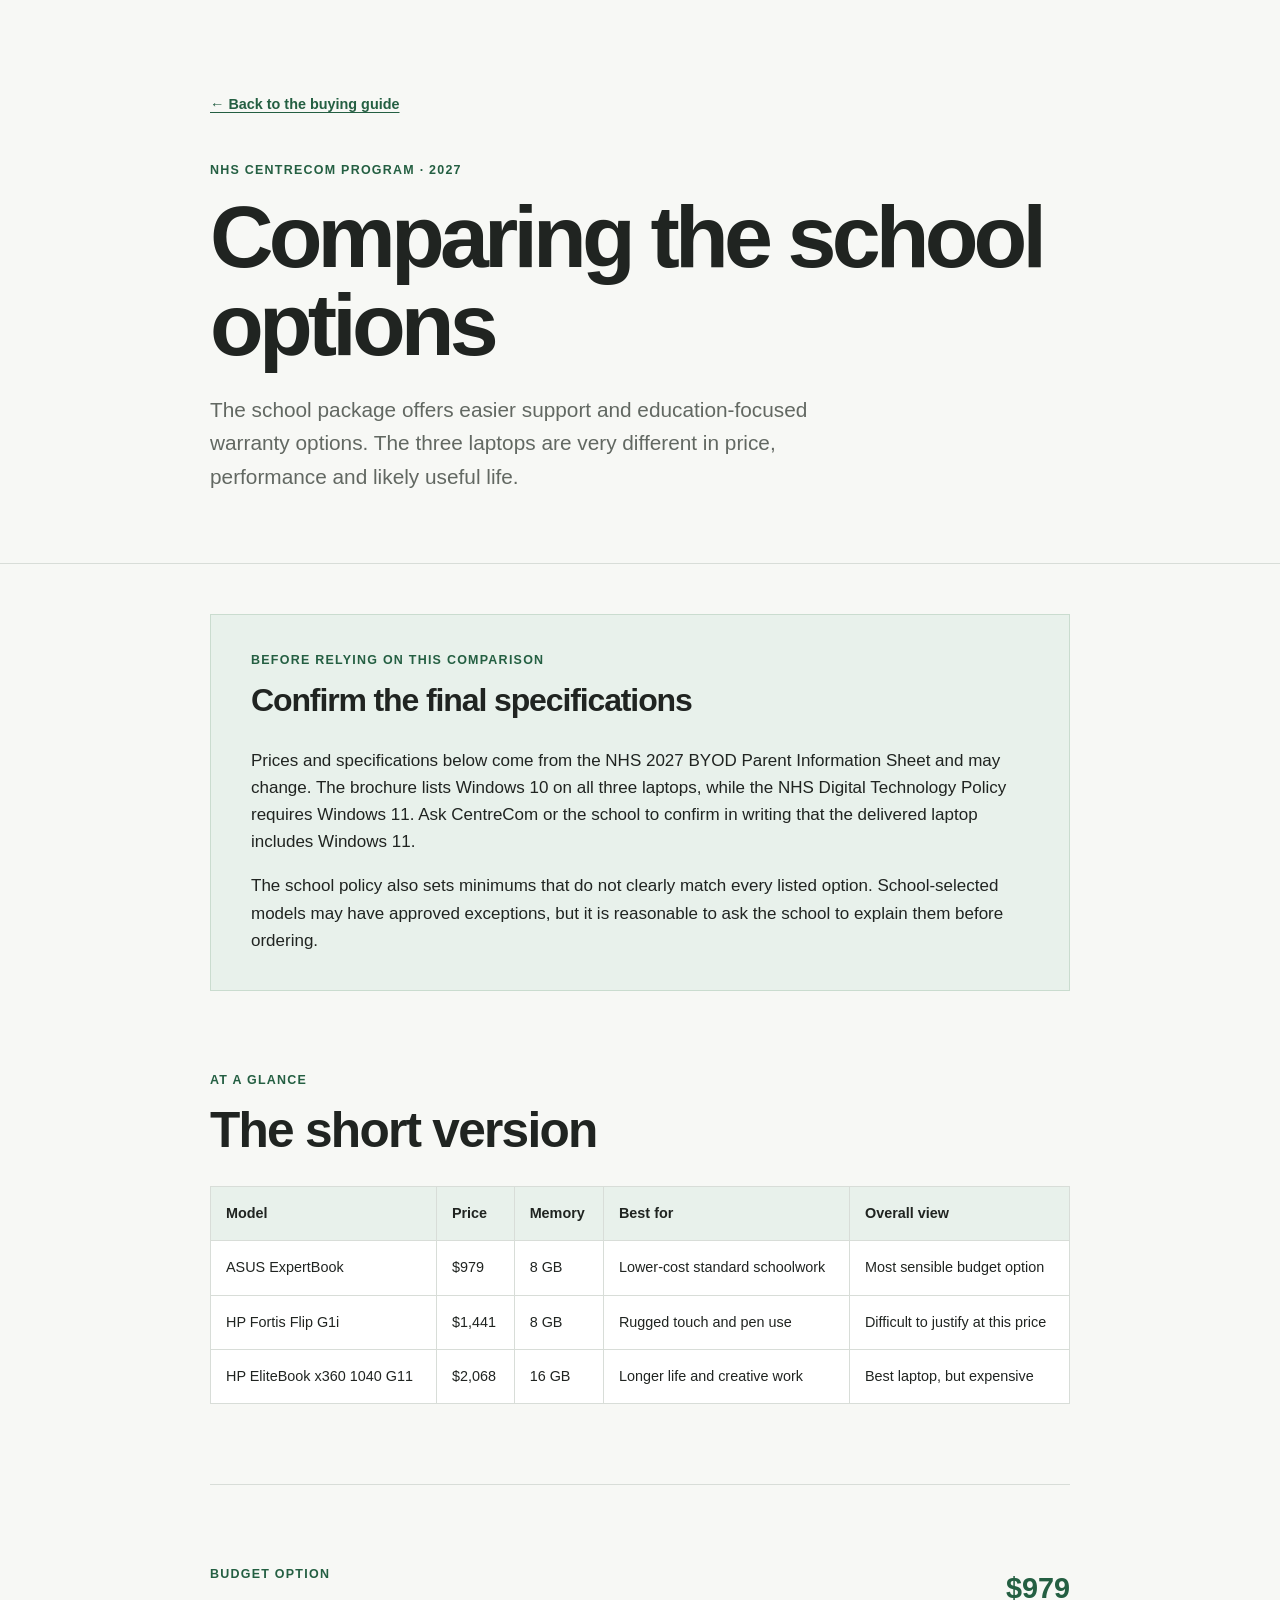
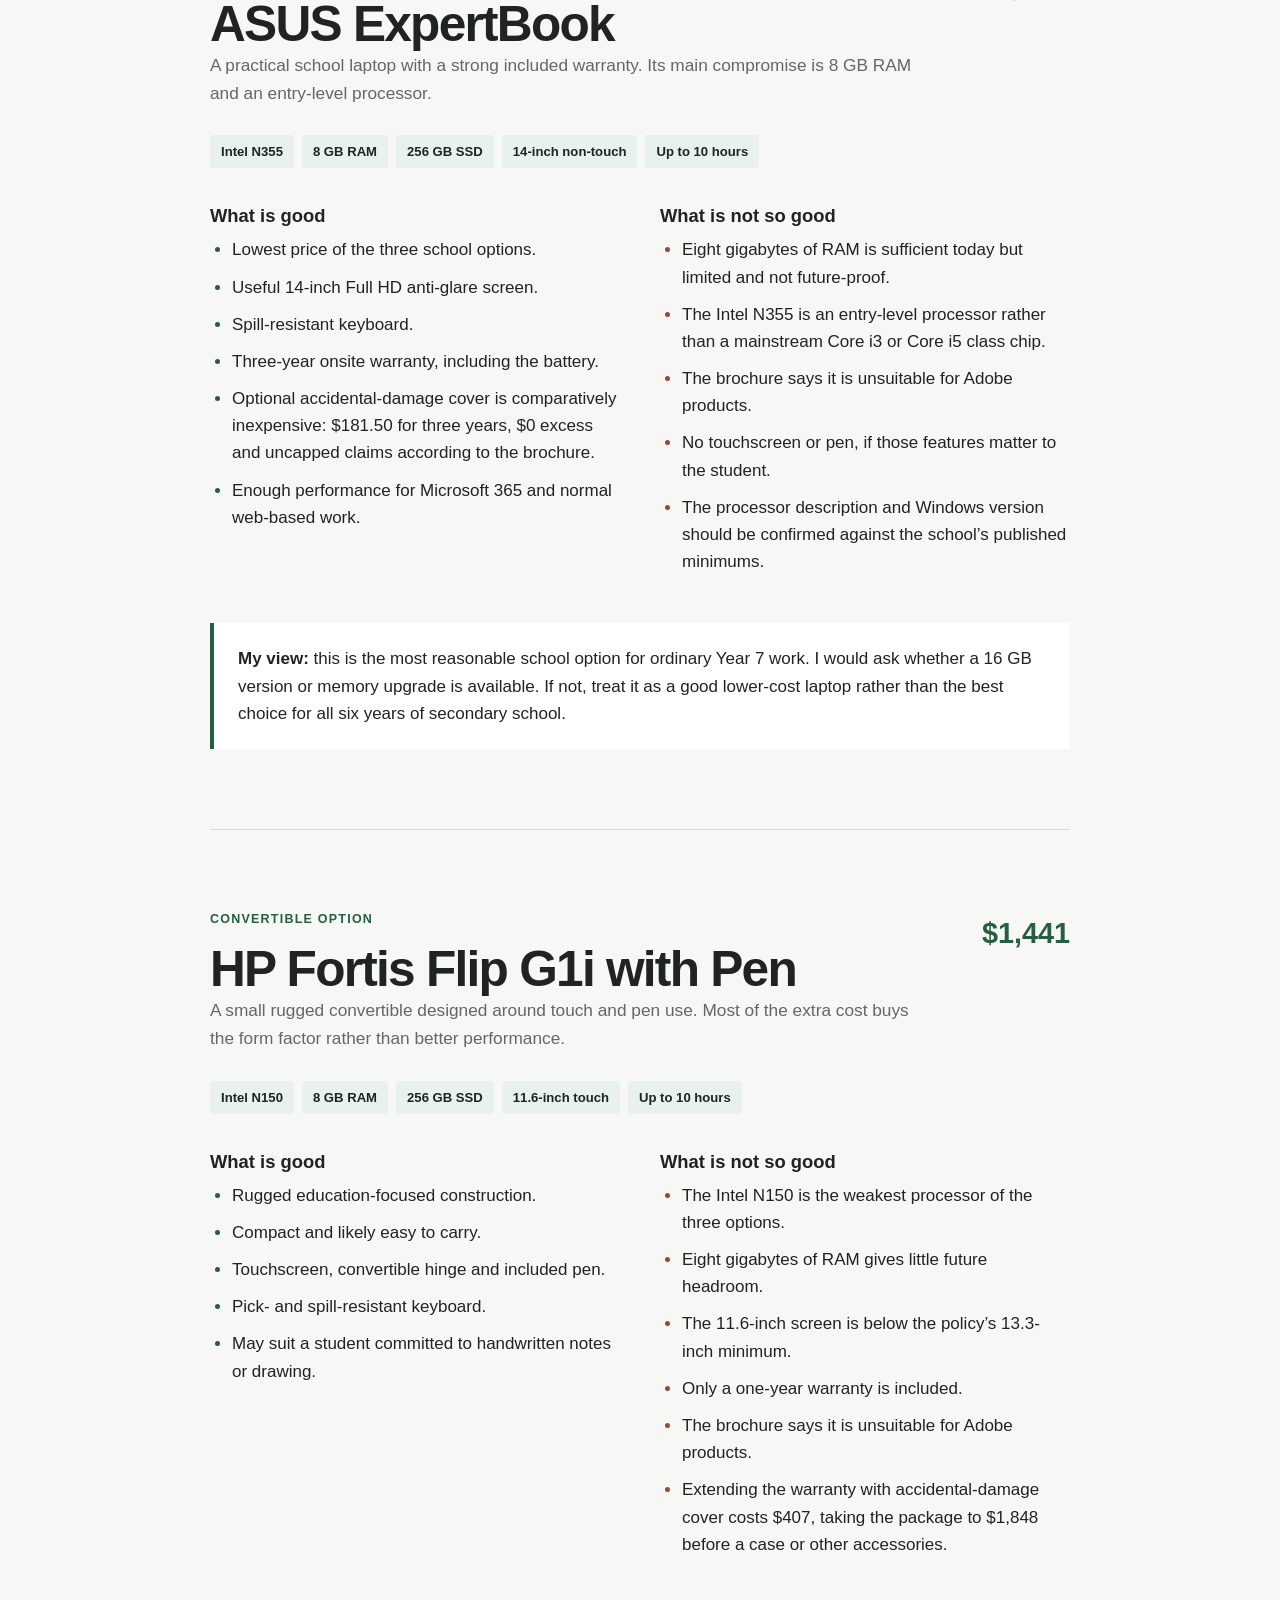
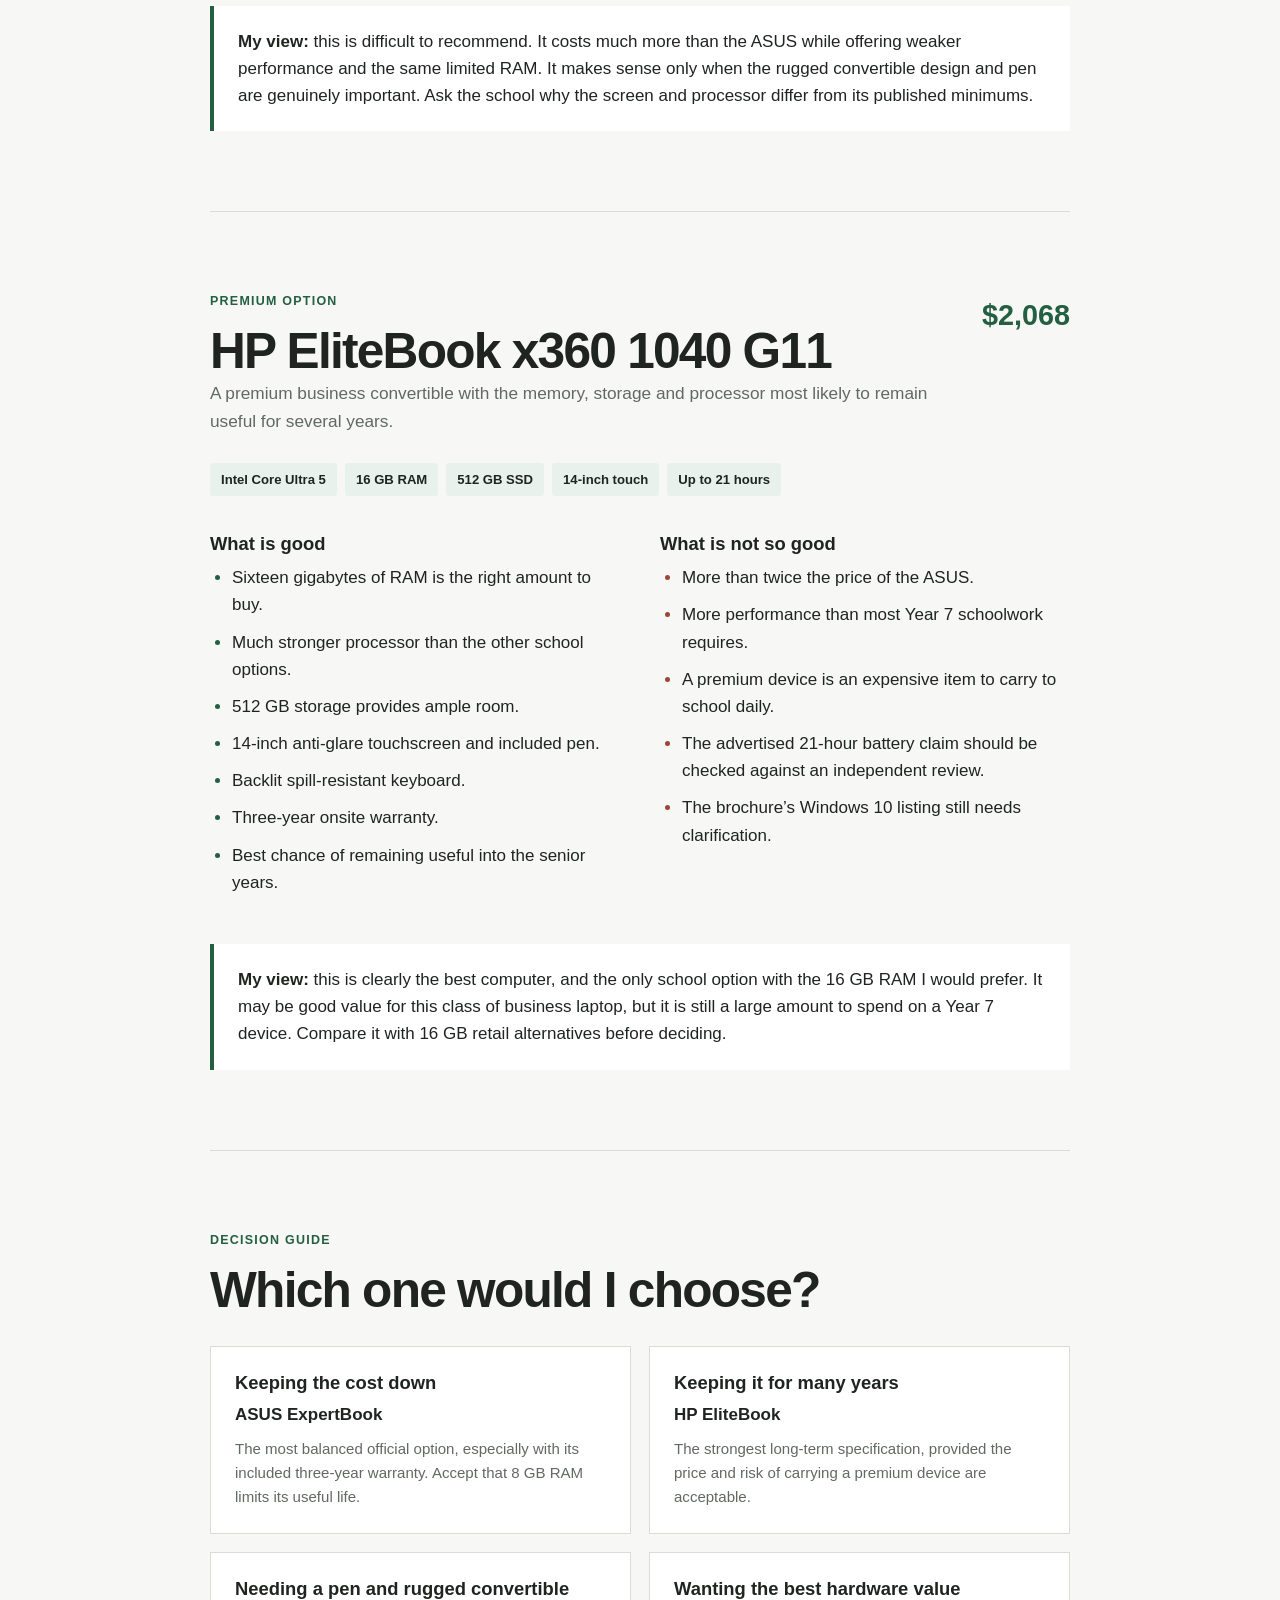
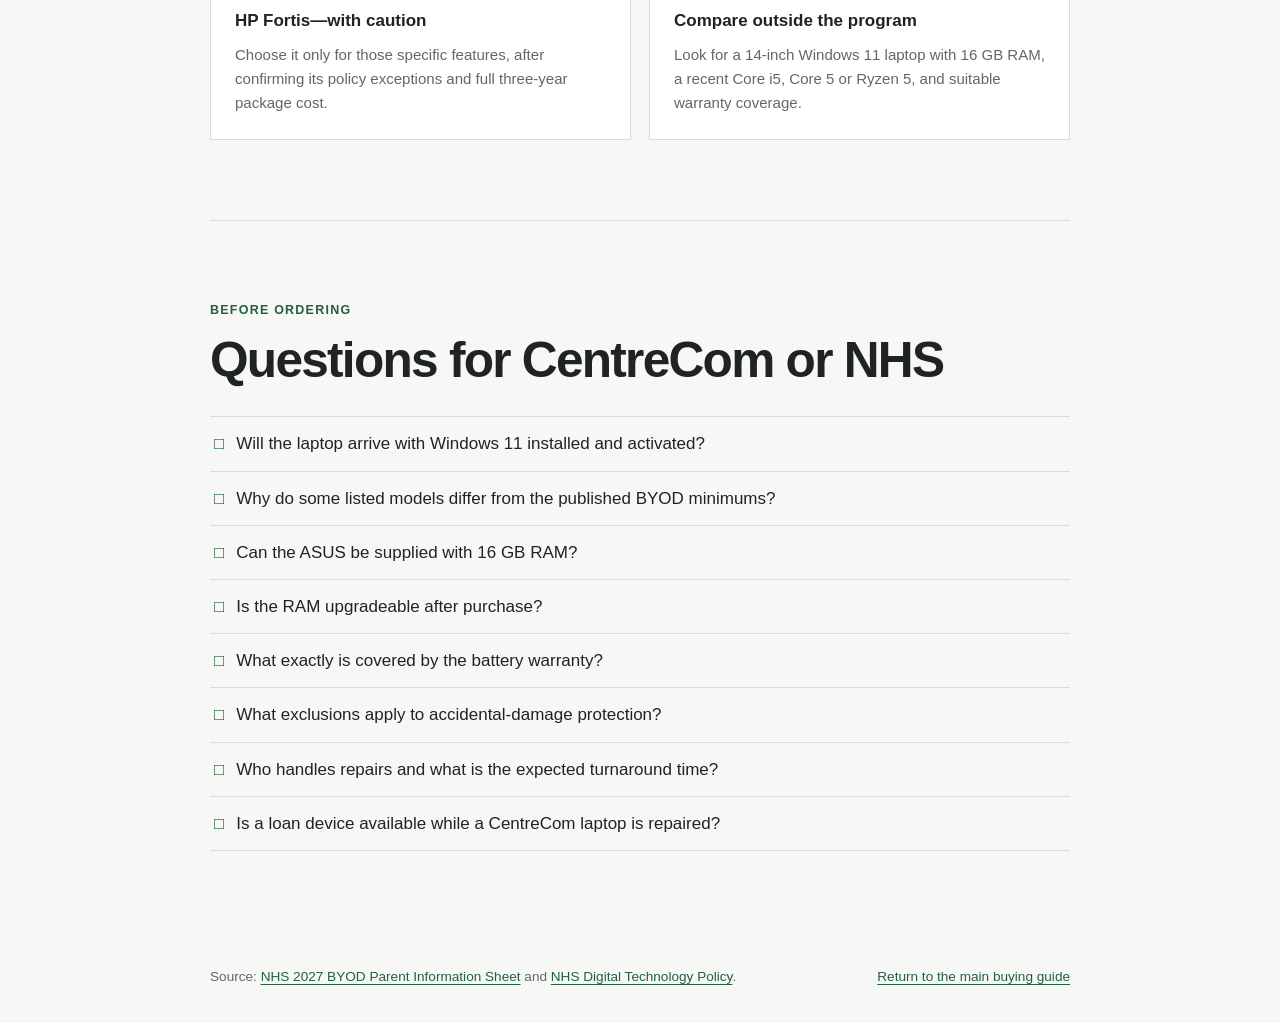
==== centrecom-options.html @ 1f081e6b "Add CentreCom option comparison" ====
<!doctype html>
<html lang="en-AU">
  <head>
    <meta charset="UTF-8" />
    <meta name="viewport" content="width=device-width, initial-scale=1.0" />
    <meta
      name="description"
      content="An independent comparison of Northcote High School's 2027 CentreCom laptop options."
    />
    <title>CentreCom Options | Year 7 Laptop Buying Guide</title>
    <link rel="stylesheet" href="styles.css" />
  </head>
  <body>
    <header>
      <div class="wrap">
        <a class="back-link" href="index.html">← Back to the buying guide</a>
        <p class="label">NHS CentreCom program · 2027</p>
        <h1>Comparing the school options</h1>
        <p class="lead">
          The school package offers easier support and education-focused warranty
          options. The three laptops are very different in price, performance and
          likely useful life.
        </p>
      </div>
    </header>

    <main class="wrap">
      <section class="disclaimer" aria-labelledby="comparison-disclaimer">
        <p class="label">Before relying on this comparison</p>
        <h2 id="comparison-disclaimer">Confirm the final specifications</h2>
        <p>
          Prices and specifications below come from the NHS 2027 BYOD Parent
          Information Sheet and may change. The brochure lists Windows 10 on all
          three laptops, while the NHS Digital Technology Policy requires Windows
          11. Ask CentreCom or the school to confirm in writing that the delivered
          laptop includes Windows 11.
        </p>
        <p>
          The school policy also sets minimums that do not clearly match every
          listed option. School-selected models may have approved exceptions, but
          it is reasonable to ask the school to explain them before ordering.
        </p>
      </section>

      <section aria-labelledby="summary-title">
        <p class="label">At a glance</p>
        <h2 id="summary-title">The short version</h2>
        <div class="table-wrap">
          <table>
            <thead>
              <tr>
                <th>Model</th>
                <th>Price</th>
                <th>Memory</th>
                <th>Best for</th>
                <th>Overall view</th>
              </tr>
            </thead>
            <tbody>
              <tr>
                <td>ASUS ExpertBook</td>
                <td>$979</td>
                <td>8 GB</td>
                <td>Lower-cost standard schoolwork</td>
                <td>Most sensible budget option</td>
              </tr>
              <tr>
                <td>HP Fortis Flip G1i</td>
                <td>$1,441</td>
                <td>8 GB</td>
                <td>Rugged touch and pen use</td>
                <td>Difficult to justify at this price</td>
              </tr>
              <tr>
                <td>HP EliteBook x360 1040 G11</td>
                <td>$2,068</td>
                <td>16 GB</td>
                <td>Longer life and creative work</td>
                <td>Best laptop, but expensive</td>
              </tr>
            </tbody>
          </table>
        </div>
      </section>

      <section class="option" aria-labelledby="asus-title">
        <div class="option-heading">
          <div>
            <p class="label">Budget option</p>
            <h2 id="asus-title">ASUS ExpertBook</h2>
          </div>
          <p class="price">$979</p>
        </div>

        <p class="option-summary">
          A practical school laptop with a strong included warranty. Its main
          compromise is 8 GB RAM and an entry-level processor.
        </p>

        <div class="spec-strip">
          <span>Intel N355</span>
          <span>8 GB RAM</span>
          <span>256 GB SSD</span>
          <span>14-inch non-touch</span>
          <span>Up to 10 hours</span>
        </div>

        <div class="pros-cons">
          <div>
            <h3>What is good</h3>
            <ul class="good-list">
              <li>Lowest price of the three school options.</li>
              <li>Useful 14-inch Full HD anti-glare screen.</li>
              <li>Spill-resistant keyboard.</li>
              <li>Three-year onsite warranty, including the battery.</li>
              <li>
                Optional accidental-damage cover is comparatively inexpensive:
                $181.50 for three years, $0 excess and uncapped claims according
                to the brochure.
              </li>
              <li>Enough performance for Microsoft 365 and normal web-based work.</li>
            </ul>
          </div>
          <div>
            <h3>What is not so good</h3>
            <ul class="bad-list">
              <li>
                Eight gigabytes of RAM is sufficient today but limited and not
                future-proof.
              </li>
              <li>
                The Intel N355 is an entry-level processor rather than a mainstream
                Core i3 or Core i5 class chip.
              </li>
              <li>The brochure says it is unsuitable for Adobe products.</li>
              <li>No touchscreen or pen, if those features matter to the student.</li>
              <li>
                The processor description and Windows version should be confirmed
                against the school’s published minimums.
              </li>
            </ul>
          </div>
        </div>

        <p class="verdict">
          <strong>My view:</strong> this is the most reasonable school option for
          ordinary Year 7 work. I would ask whether a 16 GB version or memory
          upgrade is available. If not, treat it as a good lower-cost laptop rather
          than the best choice for all six years of secondary school.
        </p>
      </section>

      <section class="option" aria-labelledby="fortis-title">
        <div class="option-heading">
          <div>
            <p class="label">Convertible option</p>
            <h2 id="fortis-title">HP Fortis Flip G1i with Pen</h2>
          </div>
          <p class="price">$1,441</p>
        </div>

        <p class="option-summary">
          A small rugged convertible designed around touch and pen use. Most of the
          extra cost buys the form factor rather than better performance.
        </p>

        <div class="spec-strip">
          <span>Intel N150</span>
          <span>8 GB RAM</span>
          <span>256 GB SSD</span>
          <span>11.6-inch touch</span>
          <span>Up to 10 hours</span>
        </div>

        <div class="pros-cons">
          <div>
            <h3>What is good</h3>
            <ul class="good-list">
              <li>Rugged education-focused construction.</li>
              <li>Compact and likely easy to carry.</li>
              <li>Touchscreen, convertible hinge and included pen.</li>
              <li>Pick- and spill-resistant keyboard.</li>
              <li>May suit a student committed to handwritten notes or drawing.</li>
            </ul>
          </div>
          <div>
            <h3>What is not so good</h3>
            <ul class="bad-list">
              <li>The Intel N150 is the weakest processor of the three options.</li>
              <li>Eight gigabytes of RAM gives little future headroom.</li>
              <li>The 11.6-inch screen is below the policy’s 13.3-inch minimum.</li>
              <li>Only a one-year warranty is included.</li>
              <li>The brochure says it is unsuitable for Adobe products.</li>
              <li>
                Extending the warranty with accidental-damage cover costs $407,
                taking the package to $1,848 before a case or other accessories.
              </li>
            </ul>
          </div>
        </div>

        <p class="verdict">
          <strong>My view:</strong> this is difficult to recommend. It costs much
          more than the ASUS while offering weaker performance and the same limited
          RAM. It makes sense only when the rugged convertible design and pen are
          genuinely important. Ask the school why the screen and processor differ
          from its published minimums.
        </p>
      </section>

      <section class="option" aria-labelledby="elitebook-title">
        <div class="option-heading">
          <div>
            <p class="label">Premium option</p>
            <h2 id="elitebook-title">HP EliteBook x360 1040 G11</h2>
          </div>
          <p class="price">$2,068</p>
        </div>

        <p class="option-summary">
          A premium business convertible with the memory, storage and processor
          most likely to remain useful for several years.
        </p>

        <div class="spec-strip">
          <span>Intel Core Ultra 5</span>
          <span>16 GB RAM</span>
          <span>512 GB SSD</span>
          <span>14-inch touch</span>
          <span>Up to 21 hours</span>
        </div>

        <div class="pros-cons">
          <div>
            <h3>What is good</h3>
            <ul class="good-list">
              <li>Sixteen gigabytes of RAM is the right amount to buy.</li>
              <li>Much stronger processor than the other school options.</li>
              <li>512 GB storage provides ample room.</li>
              <li>14-inch anti-glare touchscreen and included pen.</li>
              <li>Backlit spill-resistant keyboard.</li>
              <li>Three-year onsite warranty.</li>
              <li>Best chance of remaining useful into the senior years.</li>
            </ul>
          </div>
          <div>
            <h3>What is not so good</h3>
            <ul class="bad-list">
              <li>More than twice the price of the ASUS.</li>
              <li>More performance than most Year 7 schoolwork requires.</li>
              <li>A premium device is an expensive item to carry to school daily.</li>
              <li>
                The advertised 21-hour battery claim should be checked against an
                independent review.
              </li>
              <li>The brochure’s Windows 10 listing still needs clarification.</li>
            </ul>
          </div>
        </div>

        <p class="verdict">
          <strong>My view:</strong> this is clearly the best computer, and the only
          school option with the 16 GB RAM I would prefer. It may be good value for
          this class of business laptop, but it is still a large amount to spend on
          a Year 7 device. Compare it with 16 GB retail alternatives before deciding.
        </p>
      </section>

      <section aria-labelledby="decision-title">
        <p class="label">Decision guide</p>
        <h2 id="decision-title">Which one would I choose?</h2>
        <div class="recommendations decision-grid">
          <article>
            <h3>Keeping the cost down</h3>
            <strong>ASUS ExpertBook</strong>
            <p>
              The most balanced official option, especially with its included
              three-year warranty. Accept that 8 GB RAM limits its useful life.
            </p>
          </article>
          <article>
            <h3>Keeping it for many years</h3>
            <strong>HP EliteBook</strong>
            <p>
              The strongest long-term specification, provided the price and risk of
              carrying a premium device are acceptable.
            </p>
          </article>
          <article>
            <h3>Needing a pen and rugged convertible</h3>
            <strong>HP Fortis—with caution</strong>
            <p>
              Choose it only for those specific features, after confirming its
              policy exceptions and full three-year package cost.
            </p>
          </article>
          <article>
            <h3>Wanting the best hardware value</h3>
            <strong>Compare outside the program</strong>
            <p>
              Look for a 14-inch Windows 11 laptop with 16 GB RAM, a recent Core i5,
              Core 5 or Ryzen 5, and suitable warranty coverage.
            </p>
          </article>
        </div>
      </section>

      <section class="checklist" aria-labelledby="questions-title">
        <p class="label">Before ordering</p>
        <h2 id="questions-title">Questions for CentreCom or NHS</h2>
        <ul>
          <li>Will the laptop arrive with Windows 11 installed and activated?</li>
          <li>Why do some listed models differ from the published BYOD minimums?</li>
          <li>Can the ASUS be supplied with 16 GB RAM?</li>
          <li>Is the RAM upgradeable after purchase?</li>
          <li>What exactly is covered by the battery warranty?</li>
          <li>What exclusions apply to accidental-damage protection?</li>
          <li>Who handles repairs and what is the expected turnaround time?</li>
          <li>Is a loan device available while a CentreCom laptop is repaired?</li>
        </ul>
      </section>
    </main>

    <footer>
      <div class="wrap footer-links">
        <p>
          Source:
          <a
            href="https://www.nhs.vic.edu.au/wp-content/uploads/2025/11/Northcote-High-BYOD-Parent-Information-Sheet-2027.pdf"
            target="_blank"
            rel="noreferrer"
            >NHS 2027 BYOD Parent Information Sheet</a
          >
          and
          <a
            href="https://www.nhs.vic.edu.au/wp-content/uploads/2025/10/DIGITAL-LEARNING-POLICY-OCTOBER-2025-FINAL.pdf"
            target="_blank"
            rel="noreferrer"
            >NHS Digital Technology Policy</a
          >.
        </p>
        <p><a href="index.html">Return to the main buying guide</a></p>
      </div>
    </footer>
  </body>
</html>
---- styles.css ----
:root {
  --text: #202421;
  --muted: #626862;
  --line: #d8ddd8;
  --background: #f7f8f5;
  --surface: #ffffff;
  --accent: #245f42;
  --accent-light: #e8f1eb;
}

* {
  box-sizing: border-box;
}

html {
  scroll-behavior: smooth;
}

body {
  margin: 0;
  color: var(--text);
  background: var(--background);
  font-family:
    -apple-system, BlinkMacSystemFont, "Segoe UI", sans-serif;
  font-size: 17px;
  line-height: 1.6;
}

.wrap {
  width: min(860px, calc(100% - 40px));
  margin-inline: auto;
}

header {
  padding-block: 90px 70px;
  border-bottom: 1px solid var(--line);
}

h1,
h2,
h3,
p {
  margin-top: 0;
}

h1 {
  margin-bottom: 24px;
  font-size: clamp(3rem, 8vw, 5.5rem);
  line-height: 1;
  letter-spacing: -0.055em;
}

h2 {
  max-width: 760px;
  margin-bottom: 28px;
  font-size: clamp(2rem, 5vw, 3.1rem);
  line-height: 1.12;
  letter-spacing: -0.035em;
}

h3 {
  margin-bottom: 8px;
  font-size: 1.15rem;
  line-height: 1.3;
}

a {
  color: var(--accent);
  text-underline-offset: 3px;
}

.label {
  margin-bottom: 12px;
  color: var(--accent);
  font-size: 0.78rem;
  font-weight: 700;
  letter-spacing: 0.1em;
  text-transform: uppercase;
}

.lead {
  max-width: 680px;
  margin-bottom: 0;
  color: var(--muted);
  font-size: 1.3rem;
}

main > section {
  padding-block: 80px;
  border-bottom: 1px solid var(--line);
}

.section-intro {
  max-width: 720px;
  margin-bottom: 42px;
  color: var(--muted);
  font-size: 1.08rem;
}

.disclaimer {
  margin-block: 50px 0;
  padding: 36px 40px;
  background: var(--accent-light);
  border: 1px solid #cadccf;
}

main > .disclaimer {
  border-bottom: 1px solid #cadccf;
}

.disclaimer h2 {
  font-size: 2rem;
}

.disclaimer p:last-child {
  margin-bottom: 0;
}

.factor-list {
  border-top: 1px solid var(--line);
}

.factor {
  display: grid;
  grid-template-columns: 190px 1fr;
  gap: 40px;
  padding-block: 30px;
  border-bottom: 1px solid var(--line);
}

.factor h3,
.factor p:last-child {
  margin-bottom: 0;
}

.factor-tag {
  color: var(--accent);
  font-size: 0.8rem;
  font-weight: 600;
}

.factor > div:last-child p {
  color: var(--muted);
}

.recommendations {
  display: grid;
  grid-template-columns: 1fr 1fr;
  gap: 18px;
}

.recommendations article {
  padding: 24px;
  background: var(--surface);
  border: 1px solid var(--line);
}

.recommendations strong {
  display: block;
  margin-bottom: 10px;
  line-height: 1.4;
}

.recommendations p {
  margin-bottom: 0;
  color: var(--muted);
  font-size: 0.94rem;
}

.source-links {
  margin: 32px 0 0;
  color: var(--muted);
  font-size: 0.84rem;
}

.buying-steps {
  border-top: 1px solid var(--line);
}

.buying-steps article {
  display: grid;
  grid-template-columns: 40px 1fr;
  gap: 20px;
  padding-block: 24px;
  border-bottom: 1px solid var(--line);
}

.buying-steps article > span {
  display: grid;
  width: 32px;
  height: 32px;
  place-items: center;
  color: var(--surface);
  background: var(--accent);
  border-radius: 50%;
  font-size: 0.85rem;
  font-weight: 700;
}

.buying-steps p {
  margin-bottom: 0;
  color: var(--muted);
}

.subheading {
  margin-top: 55px;
  font-size: 1.5rem;
}

.small-note {
  color: var(--muted);
  font-size: 0.9rem;
}

.link-grid {
  display: grid;
  grid-template-columns: 1fr 1fr;
  gap: 14px;
}

.link-grid a {
  display: flex;
  flex-direction: column;
  padding: 20px;
  color: var(--text);
  background: var(--surface);
  border: 1px solid var(--line);
  text-decoration: none;
}

.link-grid a:hover {
  border-color: var(--accent);
}

.link-grid strong {
  color: var(--accent);
}

.link-grid span {
  margin-top: 5px;
  color: var(--muted);
  font-size: 0.88rem;
}

.checklist {
  border-bottom: 0;
}

.checklist ul {
  margin: 0;
  padding: 0;
  list-style: none;
  border-top: 1px solid var(--line);
}

.checklist li {
  padding: 13px 4px;
  border-bottom: 1px solid var(--line);
}

.checklist li::before {
  margin-right: 12px;
  color: var(--accent);
  font-weight: 700;
  content: "□";
}

footer {
  padding-block: 35px;
  color: var(--muted);
  font-size: 0.85rem;
}

footer p {
  margin: 0;
}

.back-link {
  display: inline-block;
  margin-bottom: 45px;
  font-size: 0.9rem;
  font-weight: 600;
}

.table-wrap {
  overflow-x: auto;
}

table {
  width: 100%;
  border-collapse: collapse;
  background: var(--surface);
  font-size: 0.9rem;
}

th,
td {
  padding: 15px;
  border: 1px solid var(--line);
  text-align: left;
  vertical-align: top;
}

th {
  background: var(--accent-light);
}

.option-heading {
  display: flex;
  gap: 30px;
  align-items: flex-start;
  justify-content: space-between;
}

.option-heading h2 {
  margin-bottom: 0;
}

.price {
  margin: 0;
  color: var(--accent);
  font-size: 1.8rem;
  font-weight: 700;
  white-space: nowrap;
}

.option-summary {
  max-width: 720px;
  color: var(--muted);
  font-size: 1.08rem;
}

.spec-strip {
  display: flex;
  flex-wrap: wrap;
  gap: 8px;
  margin-block: 28px 36px;
}

.spec-strip span {
  padding: 6px 11px;
  background: var(--accent-light);
  border-radius: 3px;
  font-size: 0.82rem;
  font-weight: 600;
}

.pros-cons {
  display: grid;
  grid-template-columns: 1fr 1fr;
  gap: 40px;
}

.pros-cons ul {
  margin: 0;
  padding-left: 22px;
}

.pros-cons li {
  margin-bottom: 10px;
}

.good-list li::marker {
  color: var(--accent);
}

.bad-list li::marker {
  color: #9b4638;
}

.verdict {
  margin: 38px 0 0;
  padding: 22px 24px;
  background: var(--surface);
  border-left: 4px solid var(--accent);
}

.footer-links {
  display: flex;
  gap: 30px;
  justify-content: space-between;
}

@media (max-width: 680px) {
  body {
    font-size: 16px;
  }

  .wrap {
    width: min(100% - 28px, 860px);
  }

  header {
    padding-block: 60px 50px;
  }

  main > section {
    padding-block: 60px;
  }

  .disclaimer {
    margin-top: 30px;
    padding: 28px 22px;
  }

  .factor,
  .recommendations,
  .link-grid,
  .pros-cons {
    grid-template-columns: 1fr;
  }

  .factor {
    gap: 14px;
  }

  .option-heading,
  .footer-links {
    flex-direction: column;
  }

  .option-heading {
    gap: 15px;
  }
}
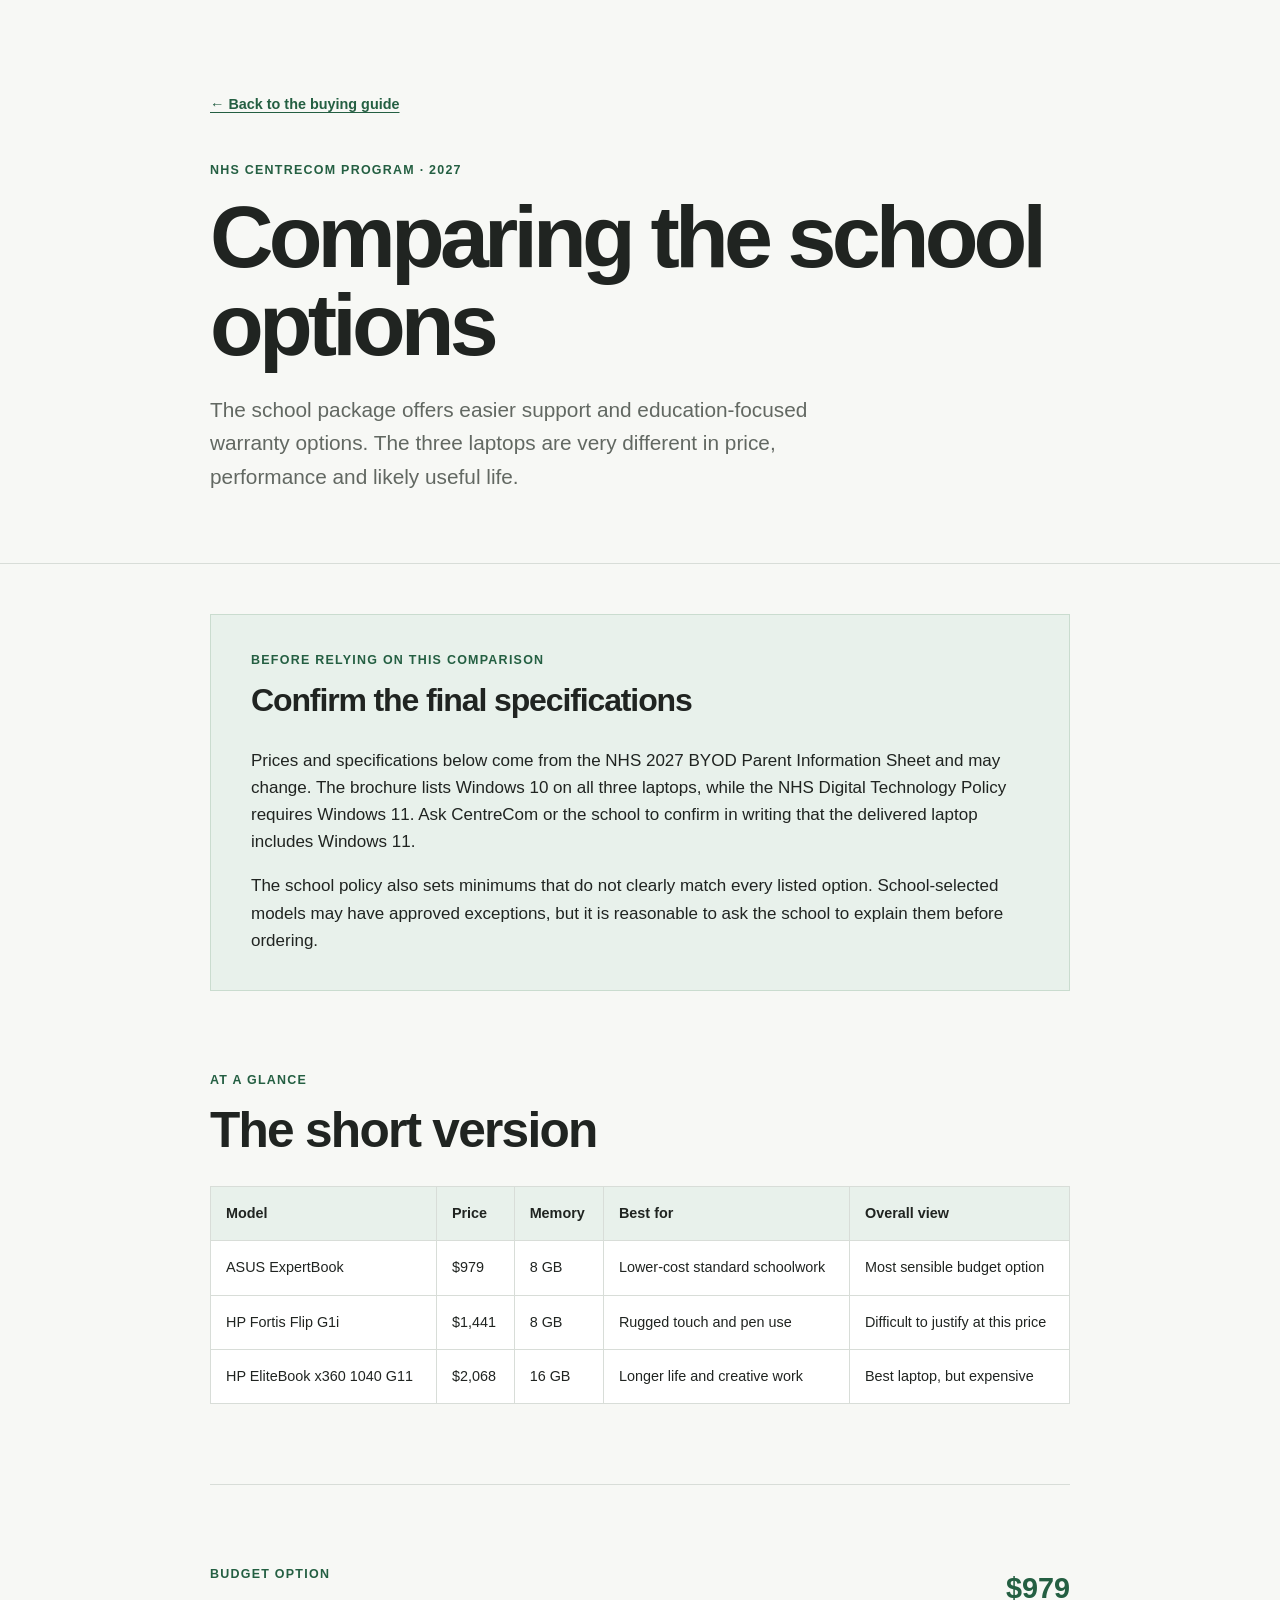
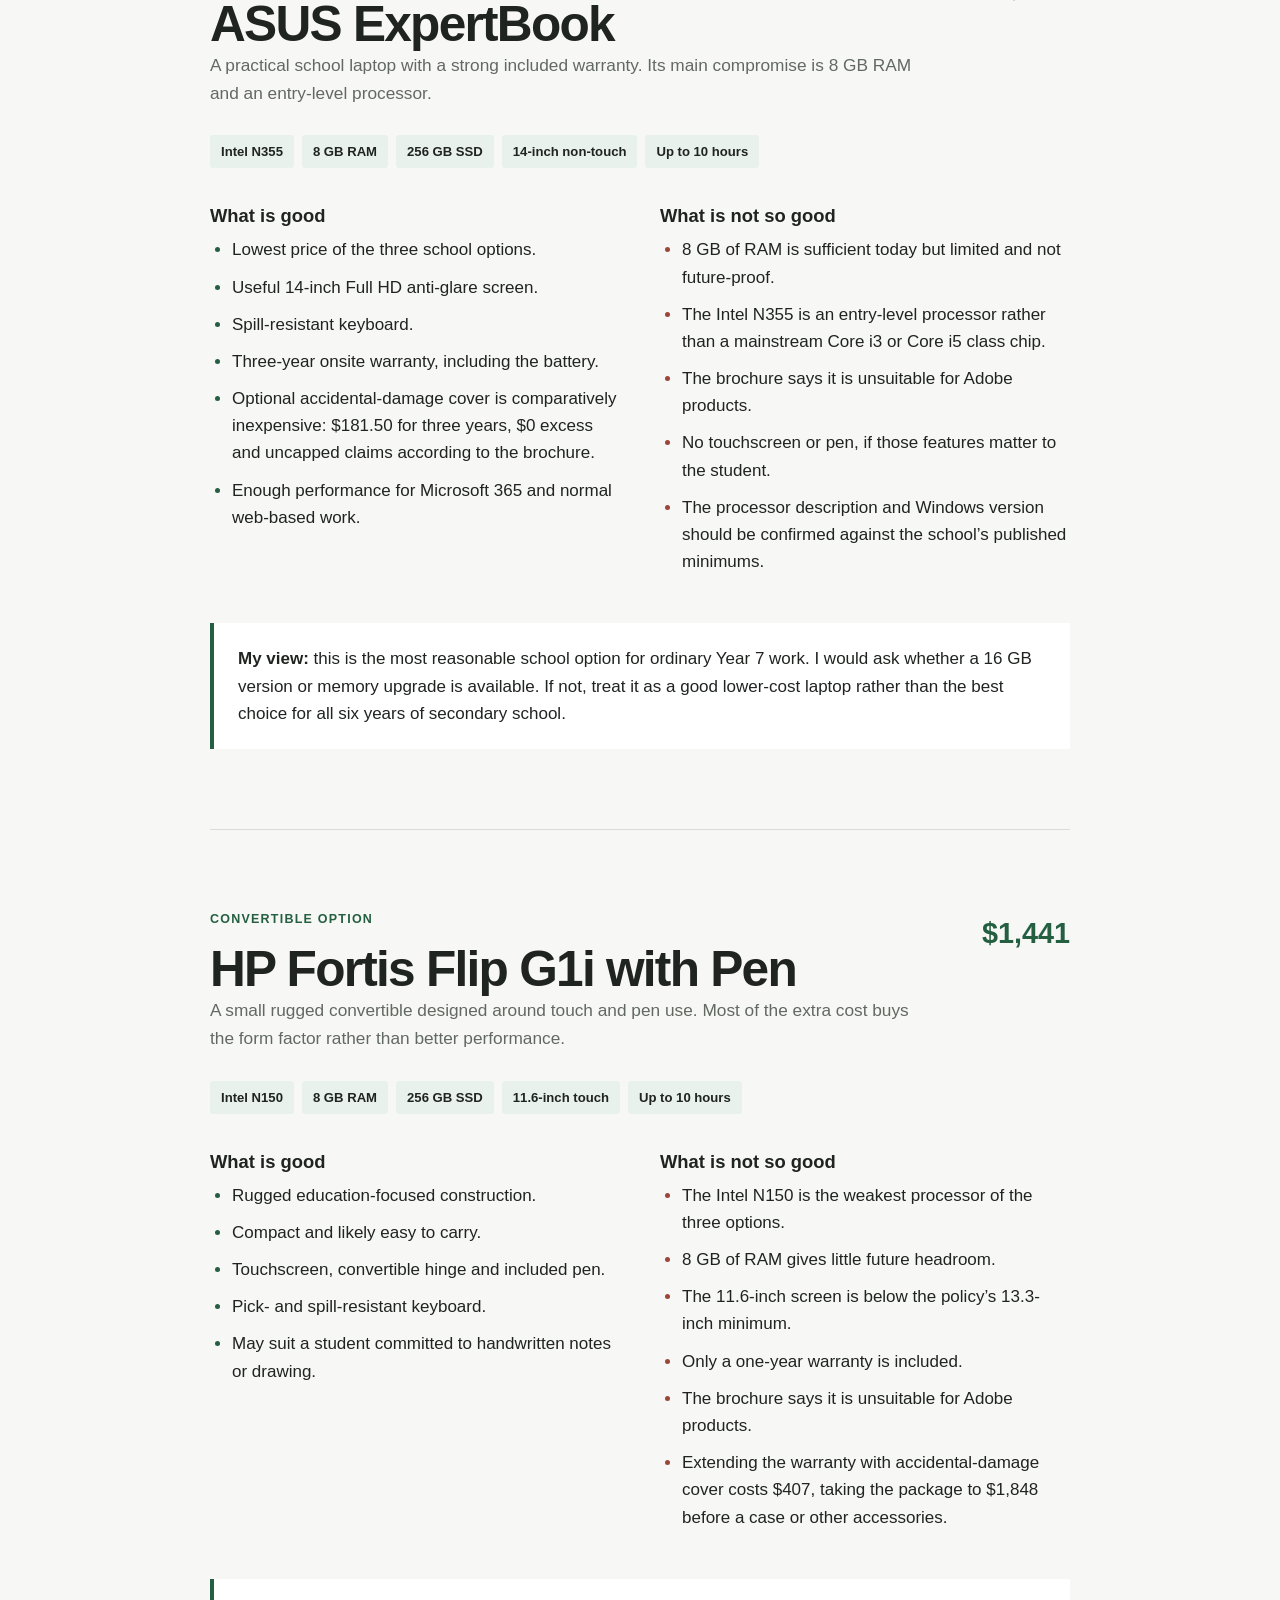
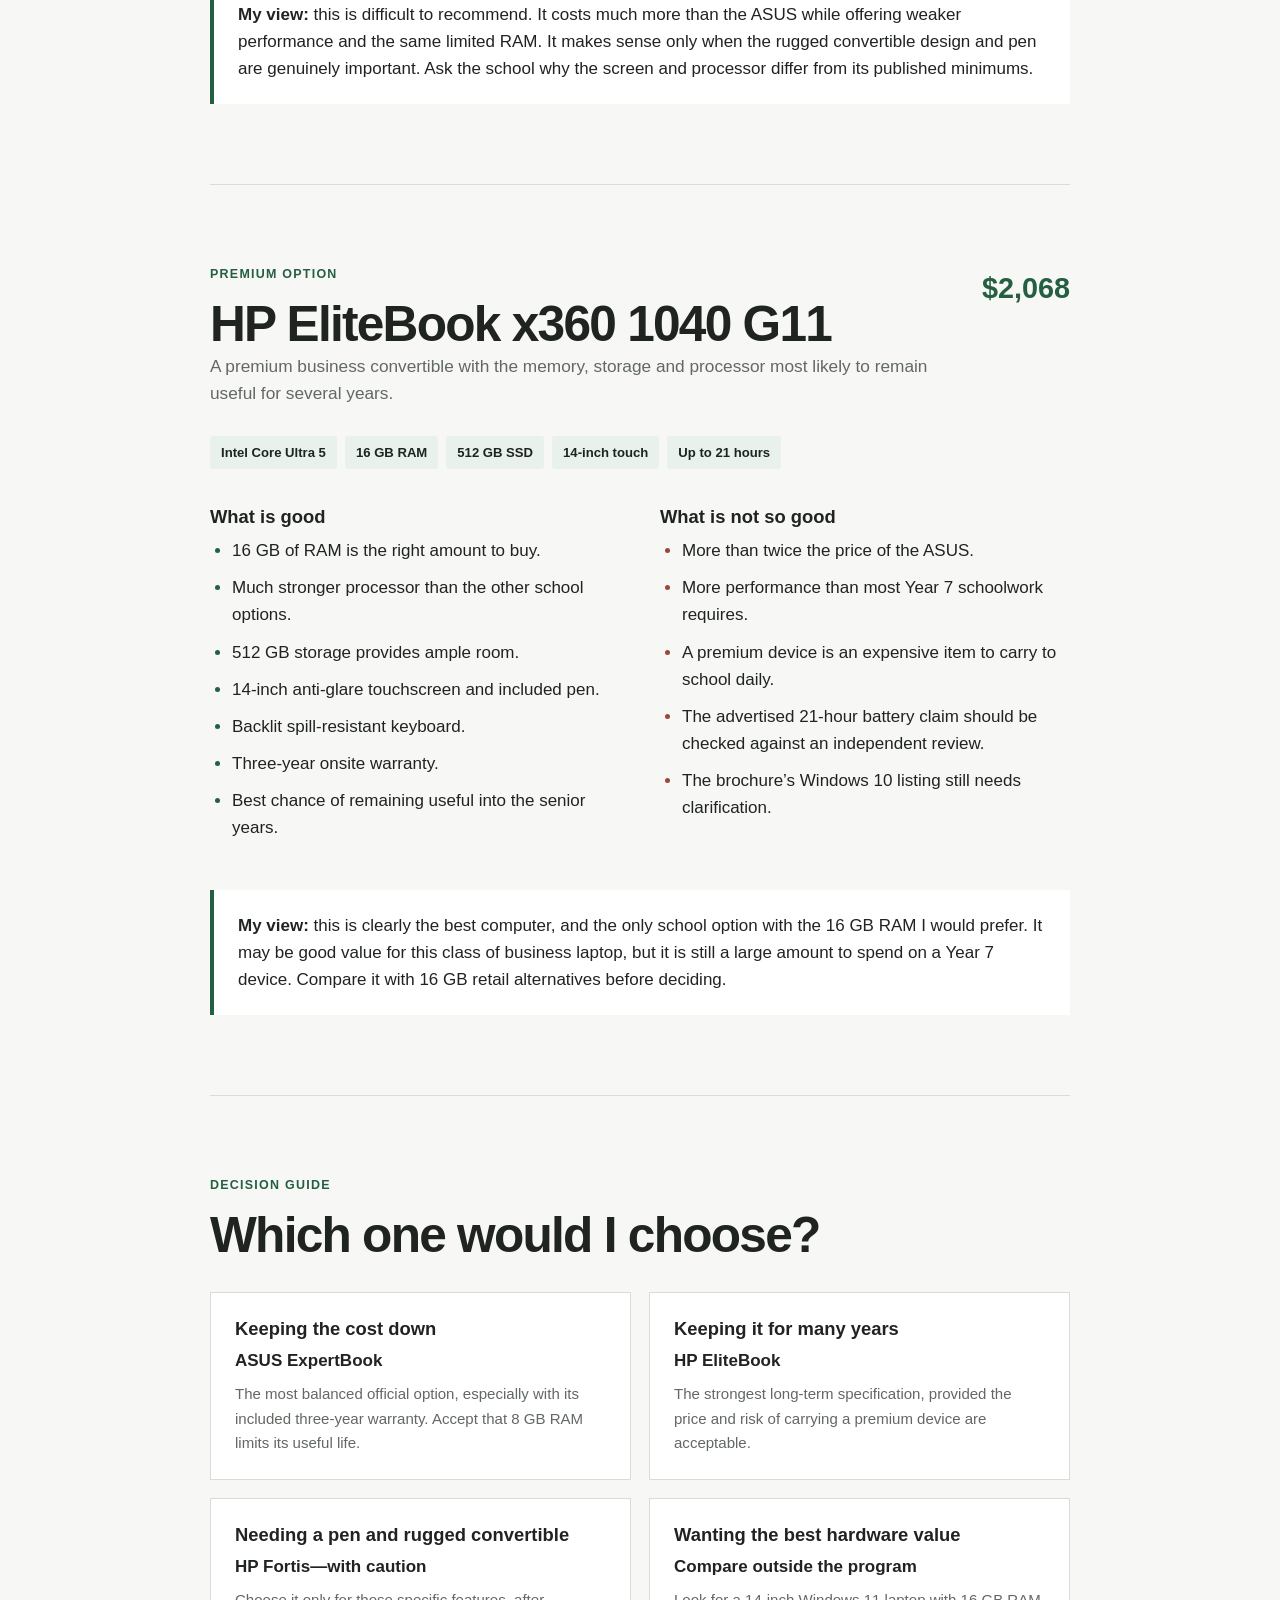
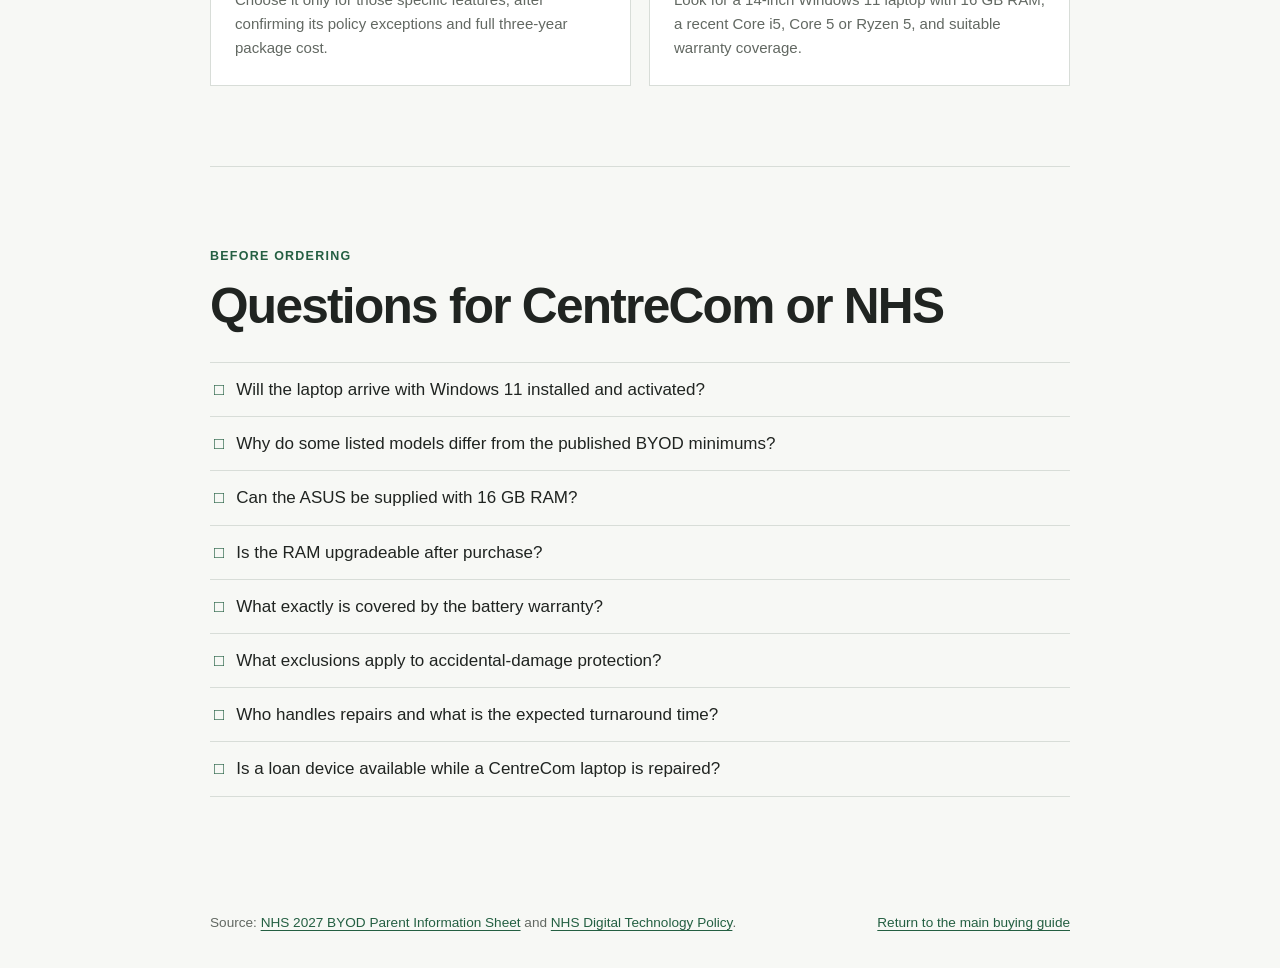
==== commit 49c8239f: "Use numerical memory sizes" ====
--- a/centrecom-options.html
+++ b/centrecom-options.html
@@ -125,8 +125,7 @@
             <h3>What is not so good</h3>
             <ul class="bad-list">
               <li>
-                Eight gigabytes of RAM is sufficient today but limited and not
-                future-proof.
+                8 GB of RAM is sufficient today but limited and not future-proof.
               </li>
               <li>
                 The Intel N355 is an entry-level processor rather than a mainstream
@@ -187,7 +186,7 @@
             <h3>What is not so good</h3>
             <ul class="bad-list">
               <li>The Intel N150 is the weakest processor of the three options.</li>
-              <li>Eight gigabytes of RAM gives little future headroom.</li>
+              <li>8 GB of RAM gives little future headroom.</li>
               <li>The 11.6-inch screen is below the policy’s 13.3-inch minimum.</li>
               <li>Only a one-year warranty is included.</li>
               <li>The brochure says it is unsuitable for Adobe products.</li>
@@ -234,7 +233,7 @@
           <div>
             <h3>What is good</h3>
             <ul class="good-list">
-              <li>Sixteen gigabytes of RAM is the right amount to buy.</li>
+              <li>16 GB of RAM is the right amount to buy.</li>
               <li>Much stronger processor than the other school options.</li>
               <li>512 GB storage provides ample room.</li>
               <li>14-inch anti-glare touchscreen and included pen.</li>
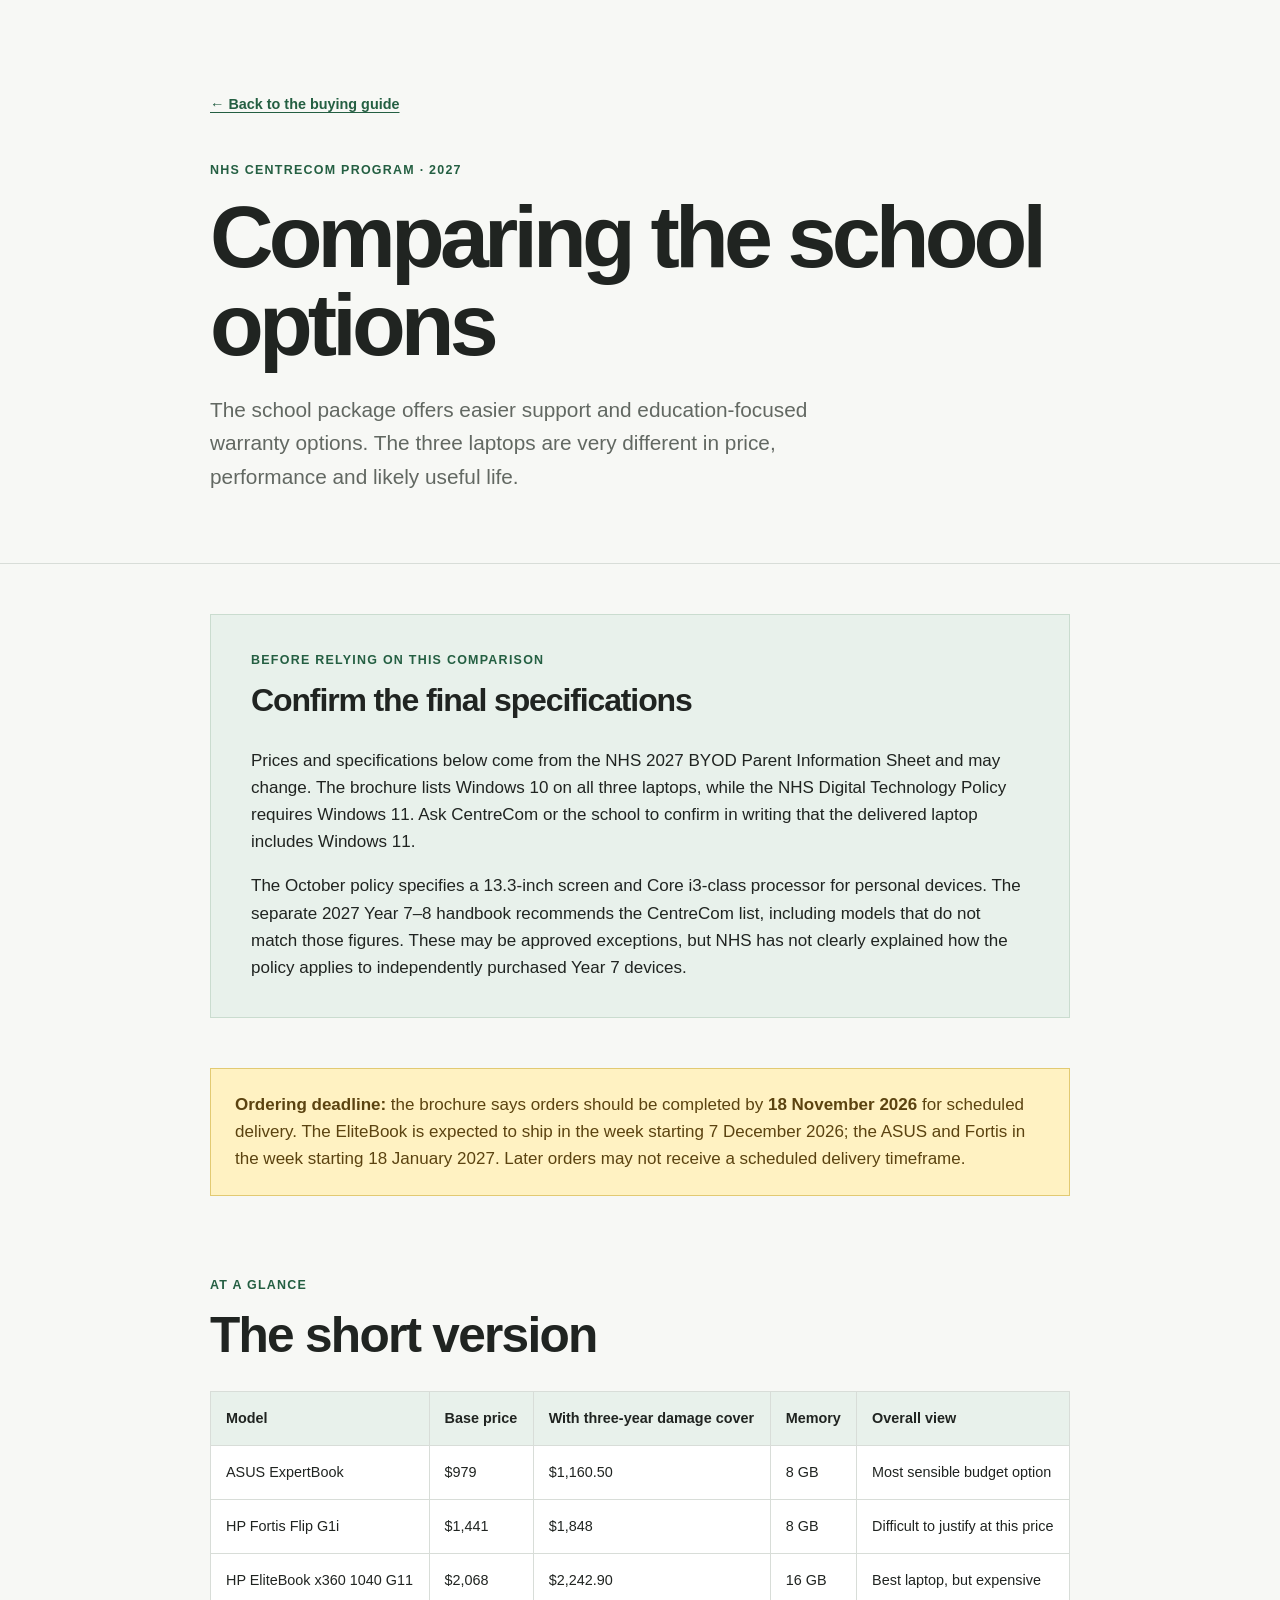
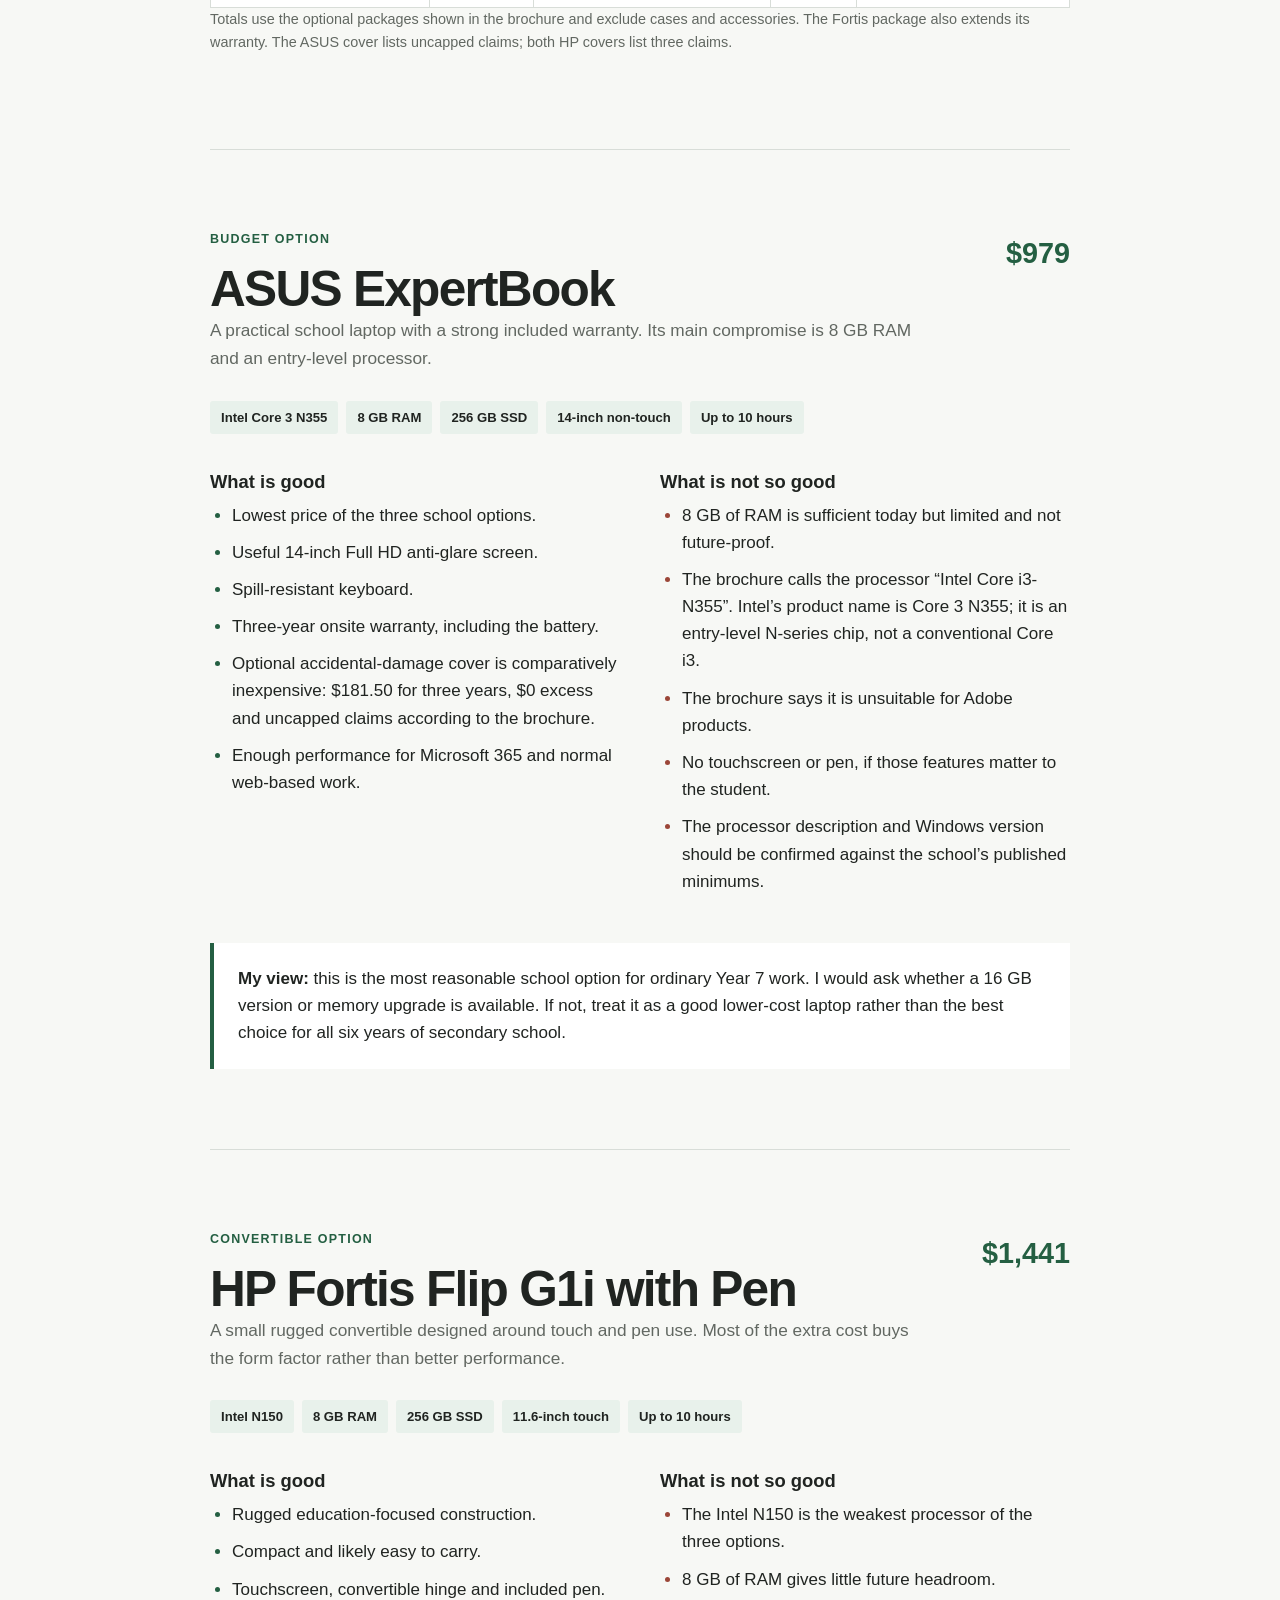
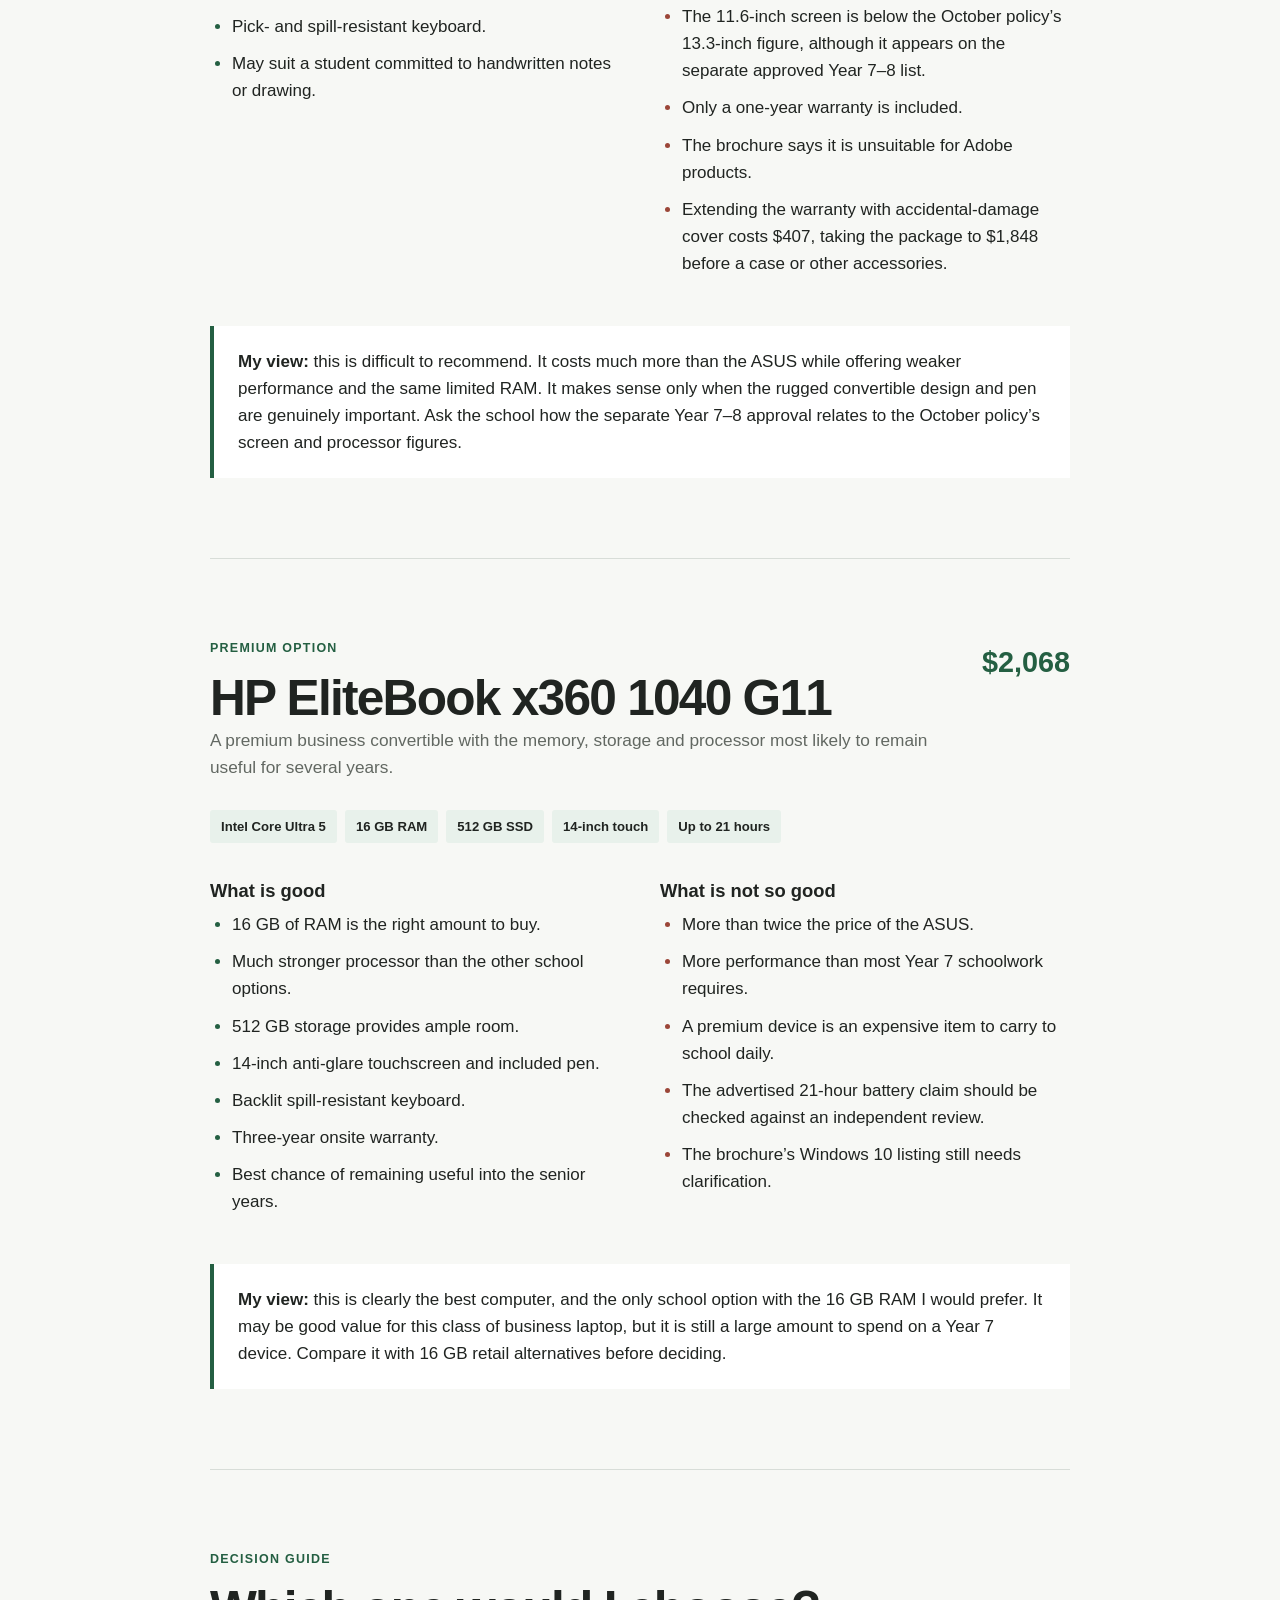
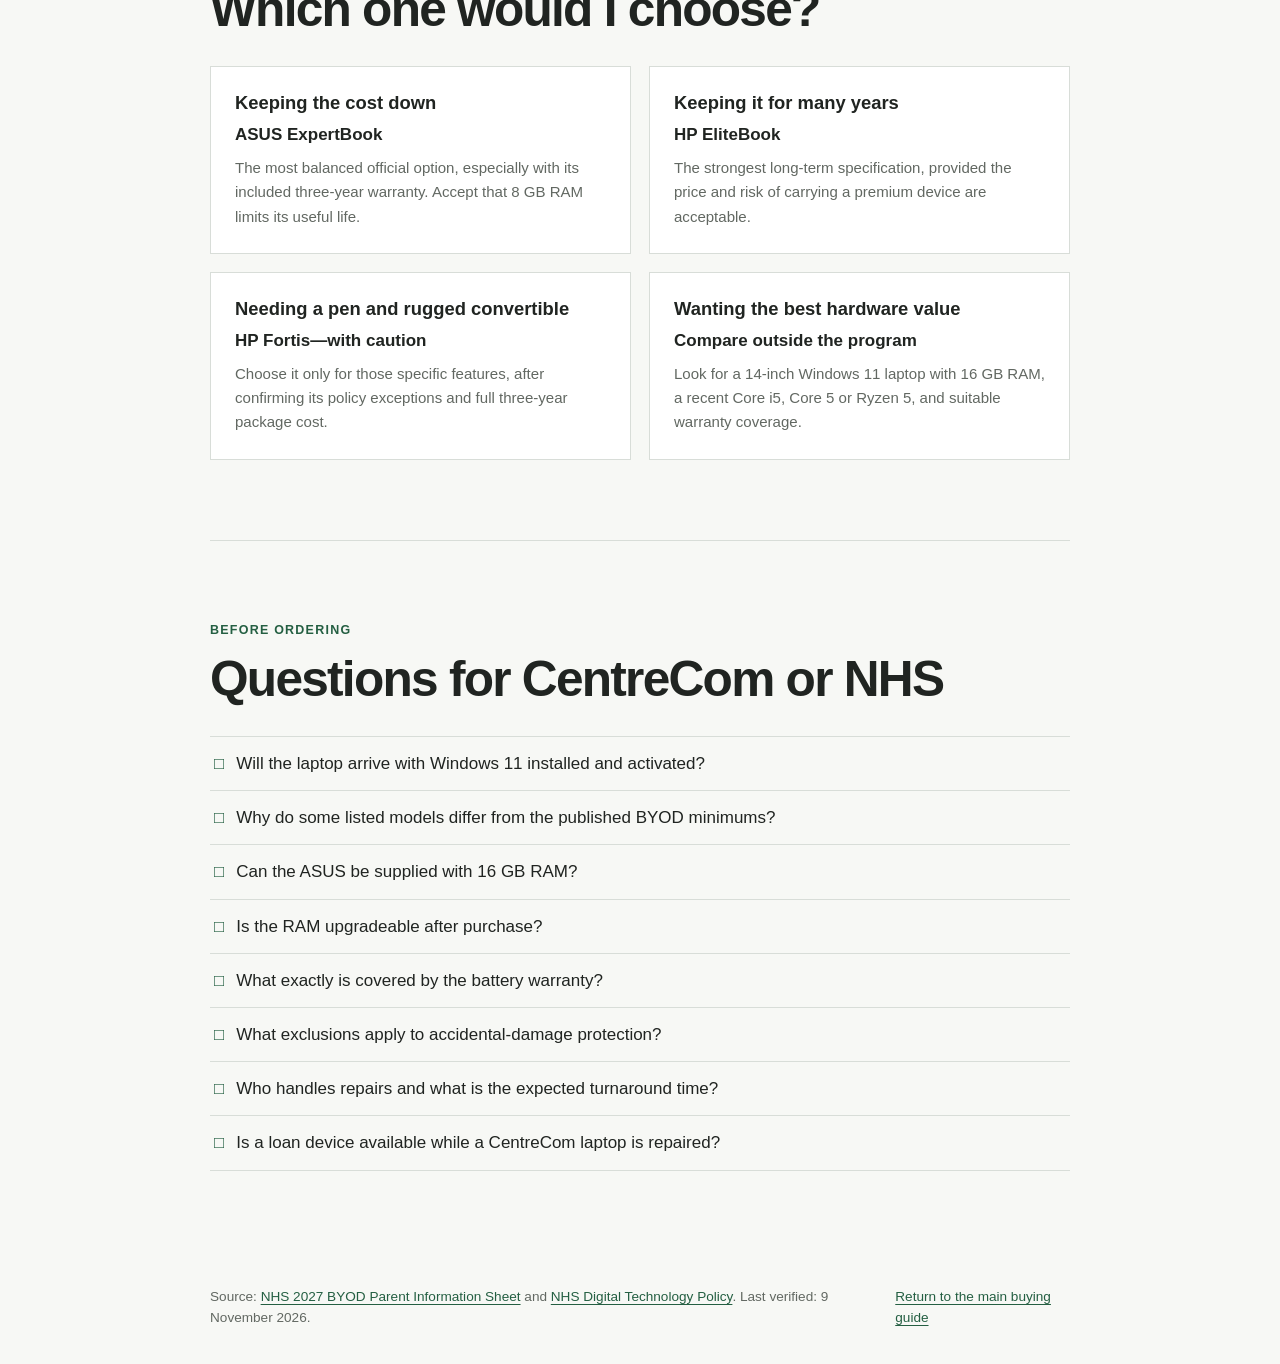
==== commit 3b3c21a8: "Apply purchasing guide feedback" ====
--- a/centrecom-options.html
+++ b/centrecom-options.html
@@ -36,11 +36,22 @@
           laptop includes Windows 11.
         </p>
         <p>
-          The school policy also sets minimums that do not clearly match every
-          listed option. School-selected models may have approved exceptions, but
-          it is reasonable to ask the school to explain them before ordering.
-        </p>
-      </section>
+          The October policy specifies a 13.3-inch screen and Core i3-class
+          processor for personal devices. The separate 2027 Year 7–8 handbook
+          recommends the CentreCom list, including models that do not match those
+          figures. These may be approved exceptions, but NHS has not clearly
+          explained how the policy applies to independently purchased Year 7
+          devices.
+        </p>
+      </section>
+
+      <aside class="deadline-notice">
+        <strong>Ordering deadline:</strong> the brochure says orders should be
+        completed by <strong>18 November 2026</strong> for scheduled delivery. The
+        EliteBook is expected to ship in the week starting 7 December 2026; the
+        ASUS and Fortis in the week starting 18 January 2027. Later orders may not
+        receive a scheduled delivery timeframe.
+      </aside>
 
       <section aria-labelledby="summary-title">
         <p class="label">At a glance</p>
@@ -50,9 +61,9 @@
             <thead>
               <tr>
                 <th>Model</th>
-                <th>Price</th>
+                <th>Base price</th>
+                <th>With three-year damage cover</th>
                 <th>Memory</th>
-                <th>Best for</th>
                 <th>Overall view</th>
               </tr>
             </thead>
@@ -60,27 +71,32 @@
               <tr>
                 <td>ASUS ExpertBook</td>
                 <td>$979</td>
+                <td>$1,160.50</td>
                 <td>8 GB</td>
-                <td>Lower-cost standard schoolwork</td>
                 <td>Most sensible budget option</td>
               </tr>
               <tr>
                 <td>HP Fortis Flip G1i</td>
                 <td>$1,441</td>
+                <td>$1,848</td>
                 <td>8 GB</td>
-                <td>Rugged touch and pen use</td>
                 <td>Difficult to justify at this price</td>
               </tr>
               <tr>
                 <td>HP EliteBook x360 1040 G11</td>
                 <td>$2,068</td>
+                <td>$2,242.90</td>
                 <td>16 GB</td>
-                <td>Longer life and creative work</td>
                 <td>Best laptop, but expensive</td>
               </tr>
             </tbody>
           </table>
         </div>
+        <p class="small-note">
+          Totals use the optional packages shown in the brochure and exclude cases
+          and accessories. The Fortis package also extends its warranty. The ASUS
+          cover lists uncapped claims; both HP covers list three claims.
+        </p>
       </section>
 
       <section class="option" aria-labelledby="asus-title">
@@ -98,7 +114,7 @@
         </p>
 
         <div class="spec-strip">
-          <span>Intel N355</span>
+          <span>Intel Core 3 N355</span>
           <span>8 GB RAM</span>
           <span>256 GB SSD</span>
           <span>14-inch non-touch</span>
@@ -128,8 +144,9 @@
                 8 GB of RAM is sufficient today but limited and not future-proof.
               </li>
               <li>
-                The Intel N355 is an entry-level processor rather than a mainstream
-                Core i3 or Core i5 class chip.
+                The brochure calls the processor “Intel Core i3-N355”. Intel’s
+                product name is Core 3 N355; it is an entry-level N-series chip,
+                not a conventional Core i3.
               </li>
               <li>The brochure says it is unsuitable for Adobe products.</li>
               <li>No touchscreen or pen, if those features matter to the student.</li>
@@ -187,7 +204,10 @@
             <ul class="bad-list">
               <li>The Intel N150 is the weakest processor of the three options.</li>
               <li>8 GB of RAM gives little future headroom.</li>
-              <li>The 11.6-inch screen is below the policy’s 13.3-inch minimum.</li>
+              <li>
+                The 11.6-inch screen is below the October policy’s 13.3-inch
+                figure, although it appears on the separate approved Year 7–8 list.
+              </li>
               <li>Only a one-year warranty is included.</li>
               <li>The brochure says it is unsuitable for Adobe products.</li>
               <li>
@@ -202,8 +222,8 @@
           <strong>My view:</strong> this is difficult to recommend. It costs much
           more than the ASUS while offering weaker performance and the same limited
           RAM. It makes sense only when the rugged convertible design and pen are
-          genuinely important. Ask the school why the screen and processor differ
-          from its published minimums.
+          genuinely important. Ask the school how the separate Year 7–8 approval
+          relates to the October policy’s screen and processor figures.
         </p>
       </section>
 
@@ -337,6 +357,7 @@
             rel="noreferrer"
             >NHS Digital Technology Policy</a
           >.
+          Last verified: 9 November 2026.
         </p>
         <p><a href="index.html">Return to the main buying guide</a></p>
       </div>
--- a/styles.css
+++ b/styles.css
@@ -97,6 +97,64 @@
   font-size: 1.08rem;
 }
 
+.contents {
+  padding-block: 48px;
+  border-bottom: 1px solid var(--line);
+}
+
+.contents ol {
+  display: grid;
+  grid-template-columns: 1fr 1fr;
+  gap: 8px 36px;
+  margin: 0;
+  padding-left: 24px;
+}
+
+.contents a {
+  font-weight: 600;
+}
+
+.quick-recommendation {
+  margin-top: 50px;
+  padding: 40px;
+  background: var(--surface);
+  border: 2px solid var(--accent);
+}
+
+main > .quick-recommendation {
+  border-bottom: 2px solid var(--accent);
+}
+
+.quick-spec-list {
+  display: grid;
+  grid-template-columns: 1fr 1fr;
+  gap: 10px 30px;
+  margin-block: 26px;
+  padding-left: 22px;
+}
+
+.quick-note {
+  margin: 0;
+  padding-top: 20px;
+  color: var(--muted);
+  border-top: 1px solid var(--line);
+}
+
+.notice {
+  padding: 26px 28px;
+  background: var(--surface);
+  border-left: 4px solid var(--accent);
+}
+
+.notice p:last-child {
+  margin-bottom: 0;
+}
+
+.warning-notice {
+  background: #fff8df;
+  border-left-color: #a87916;
+}
+
 .disclaimer {
   margin-block: 50px 0;
   padding: 36px 40px;
@@ -159,6 +217,28 @@
   display: block;
   margin-bottom: 10px;
   line-height: 1.4;
+}
+
+.requirement-badge,
+.advice-badge {
+  display: inline-block;
+  margin-bottom: 10px;
+  padding: 3px 8px;
+  border-radius: 3px;
+  font-size: 0.68rem;
+  font-weight: 700;
+  letter-spacing: 0.04em;
+  text-transform: uppercase;
+}
+
+.requirement-badge {
+  color: #31536d;
+  background: #e2eef6;
+}
+
+.advice-badge {
+  color: var(--accent);
+  background: var(--accent-light);
 }
 
 .recommendations p {
@@ -246,6 +326,12 @@
   border-bottom: 0;
 }
 
+.checklist-columns {
+  display: grid;
+  grid-template-columns: 1fr 1fr;
+  gap: 50px;
+}
+
 .checklist ul {
   margin: 0;
   padding: 0;
@@ -375,6 +461,14 @@
   border-left: 4px solid var(--accent);
 }
 
+.deadline-notice {
+  margin-block: 50px 0;
+  padding: 22px 24px;
+  color: #5b4310;
+  background: #fff2c2;
+  border: 1px solid #e2ca72;
+}
+
 .footer-links {
   display: flex;
   gap: 30px;
@@ -398,15 +492,19 @@
     padding-block: 60px;
   }
 
+  .quick-recommendation,
   .disclaimer {
     margin-top: 30px;
     padding: 28px 22px;
   }
 
+  .contents ol,
+  .quick-spec-list,
   .factor,
   .recommendations,
   .link-grid,
-  .pros-cons {
+  .pros-cons,
+  .checklist-columns {
     grid-template-columns: 1fr;
   }
 
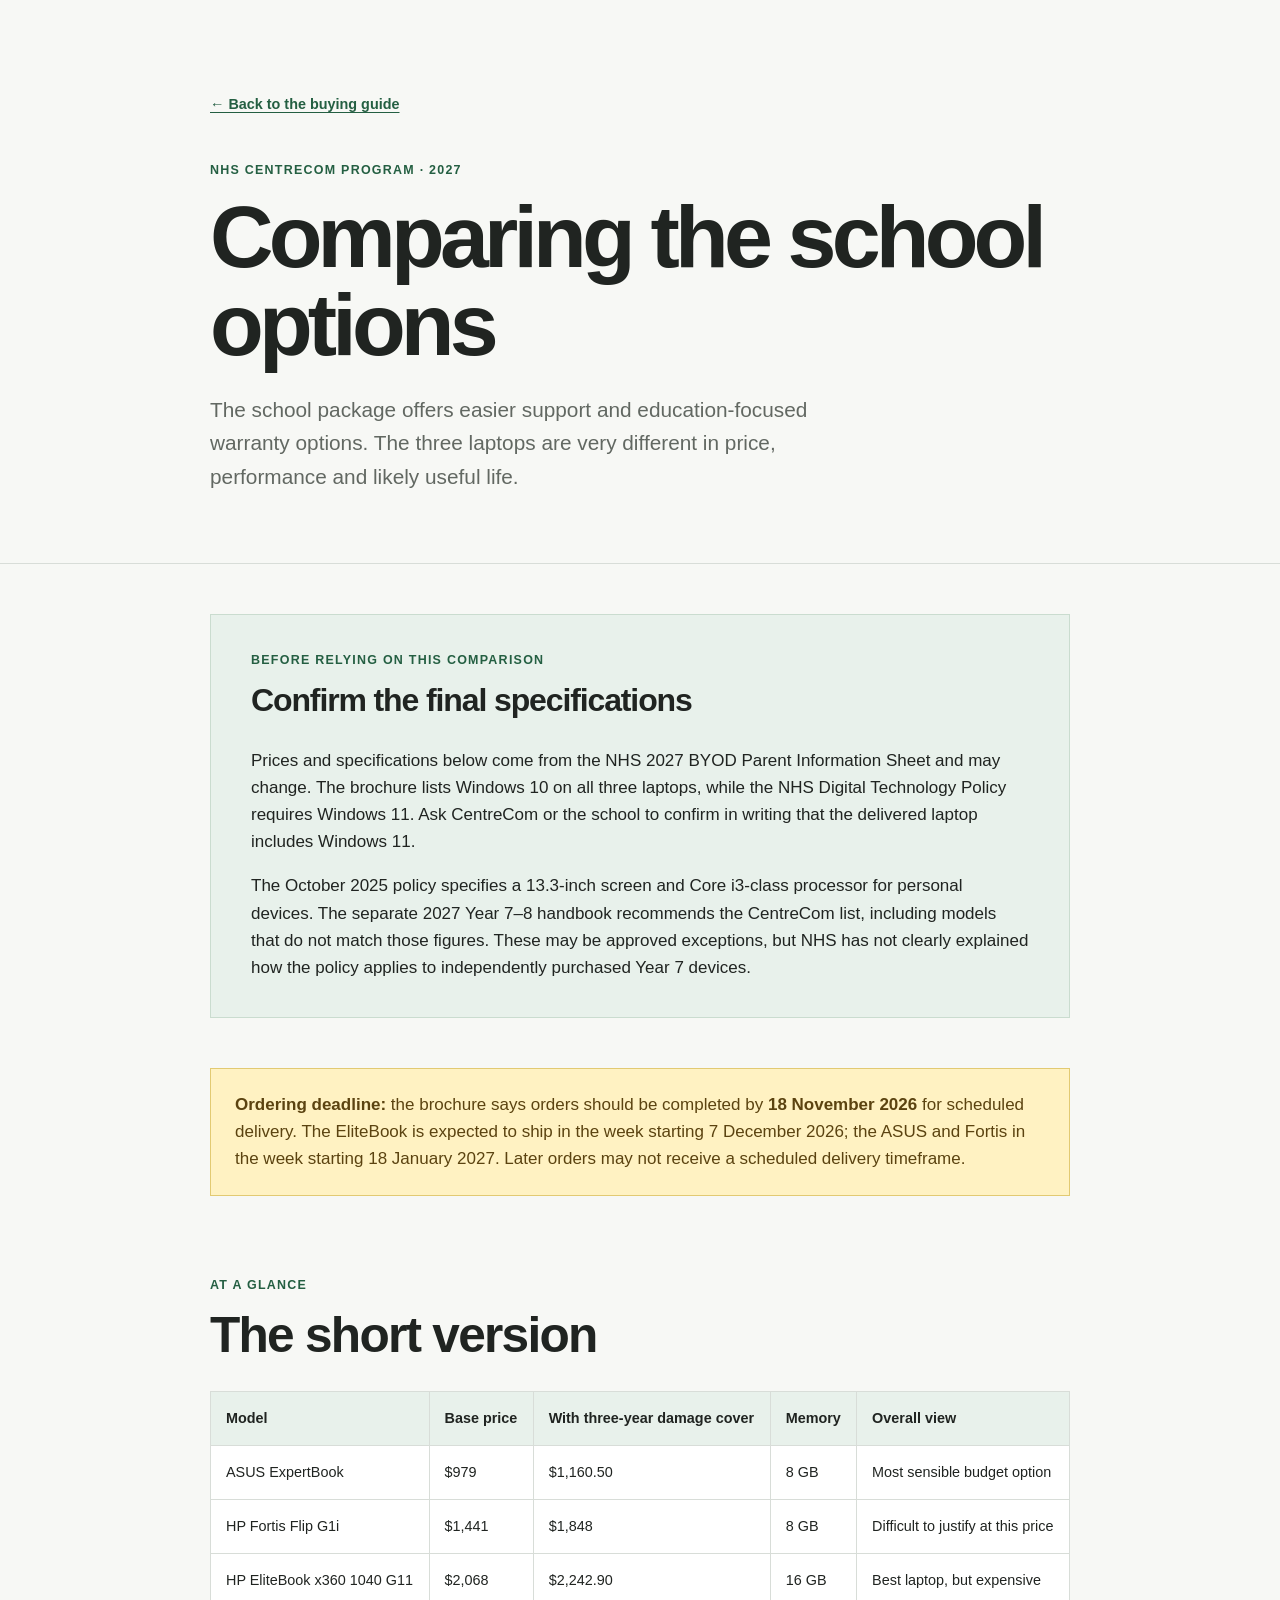
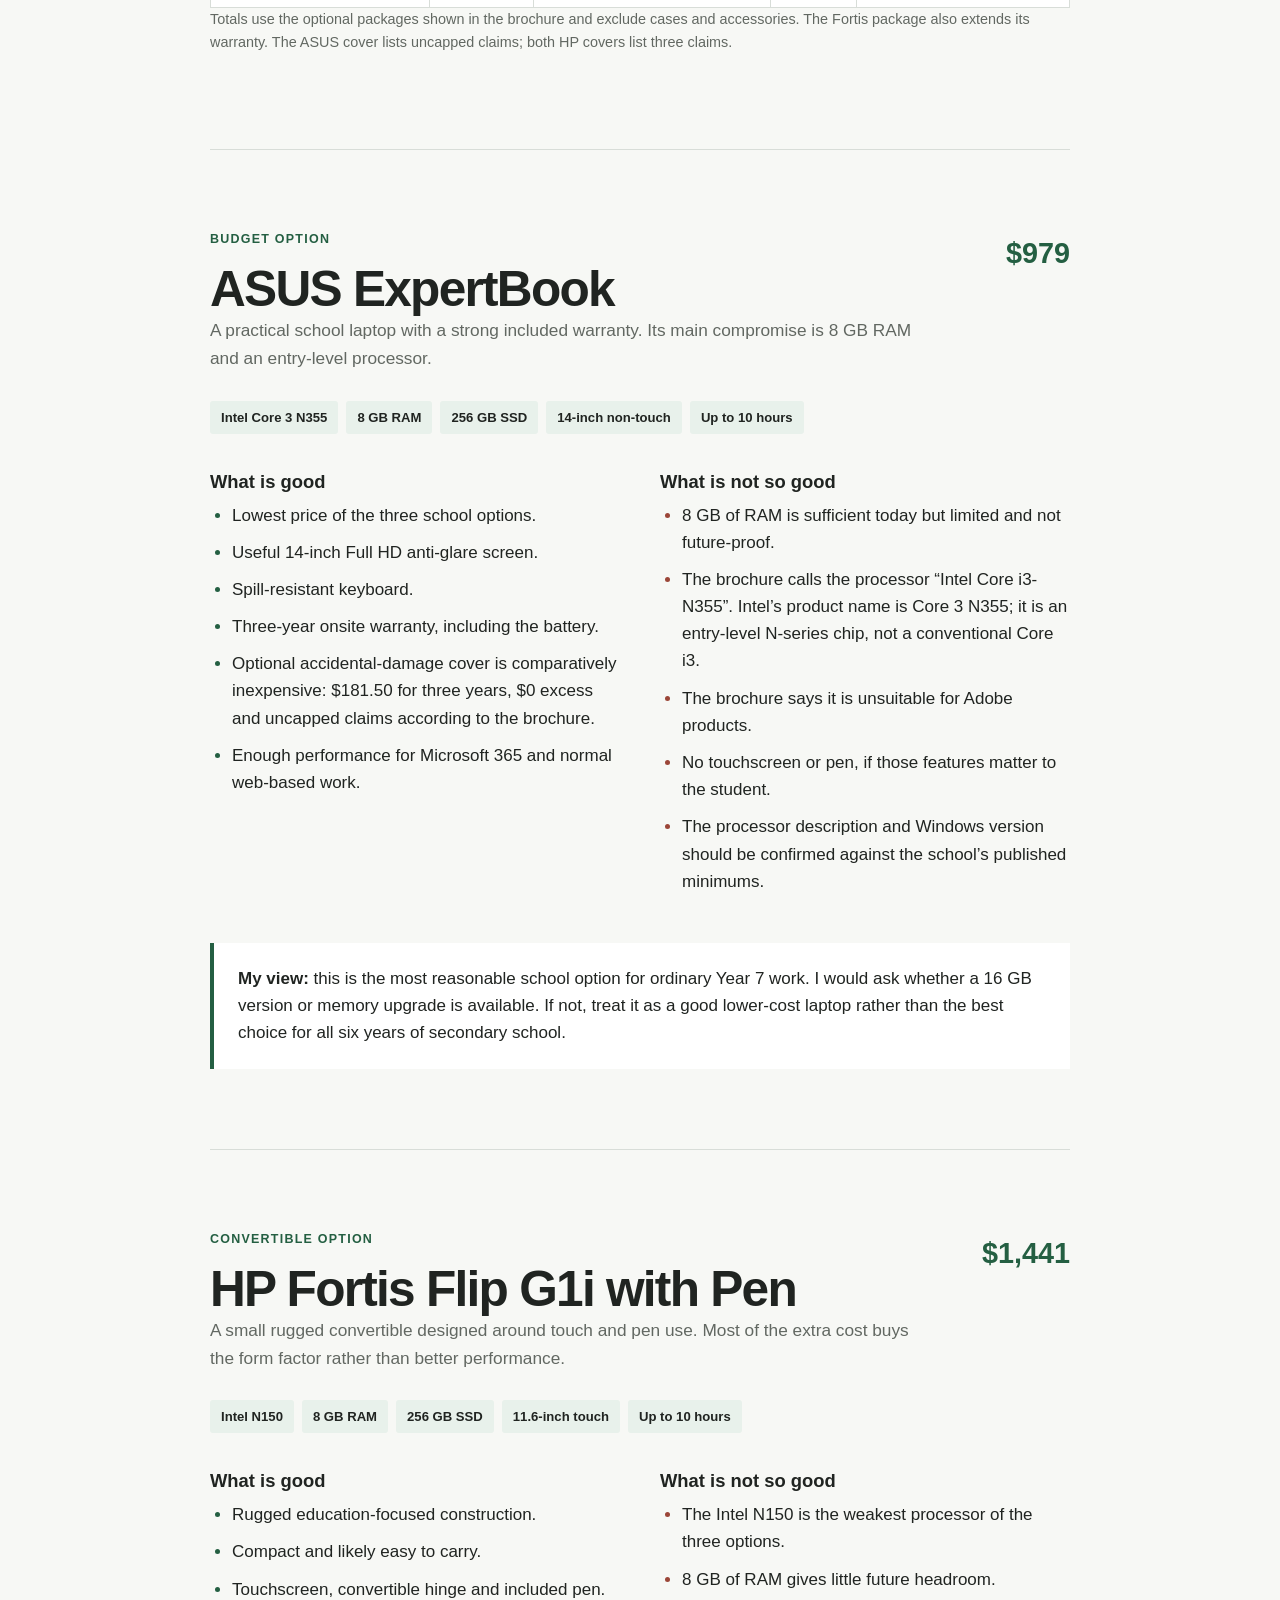
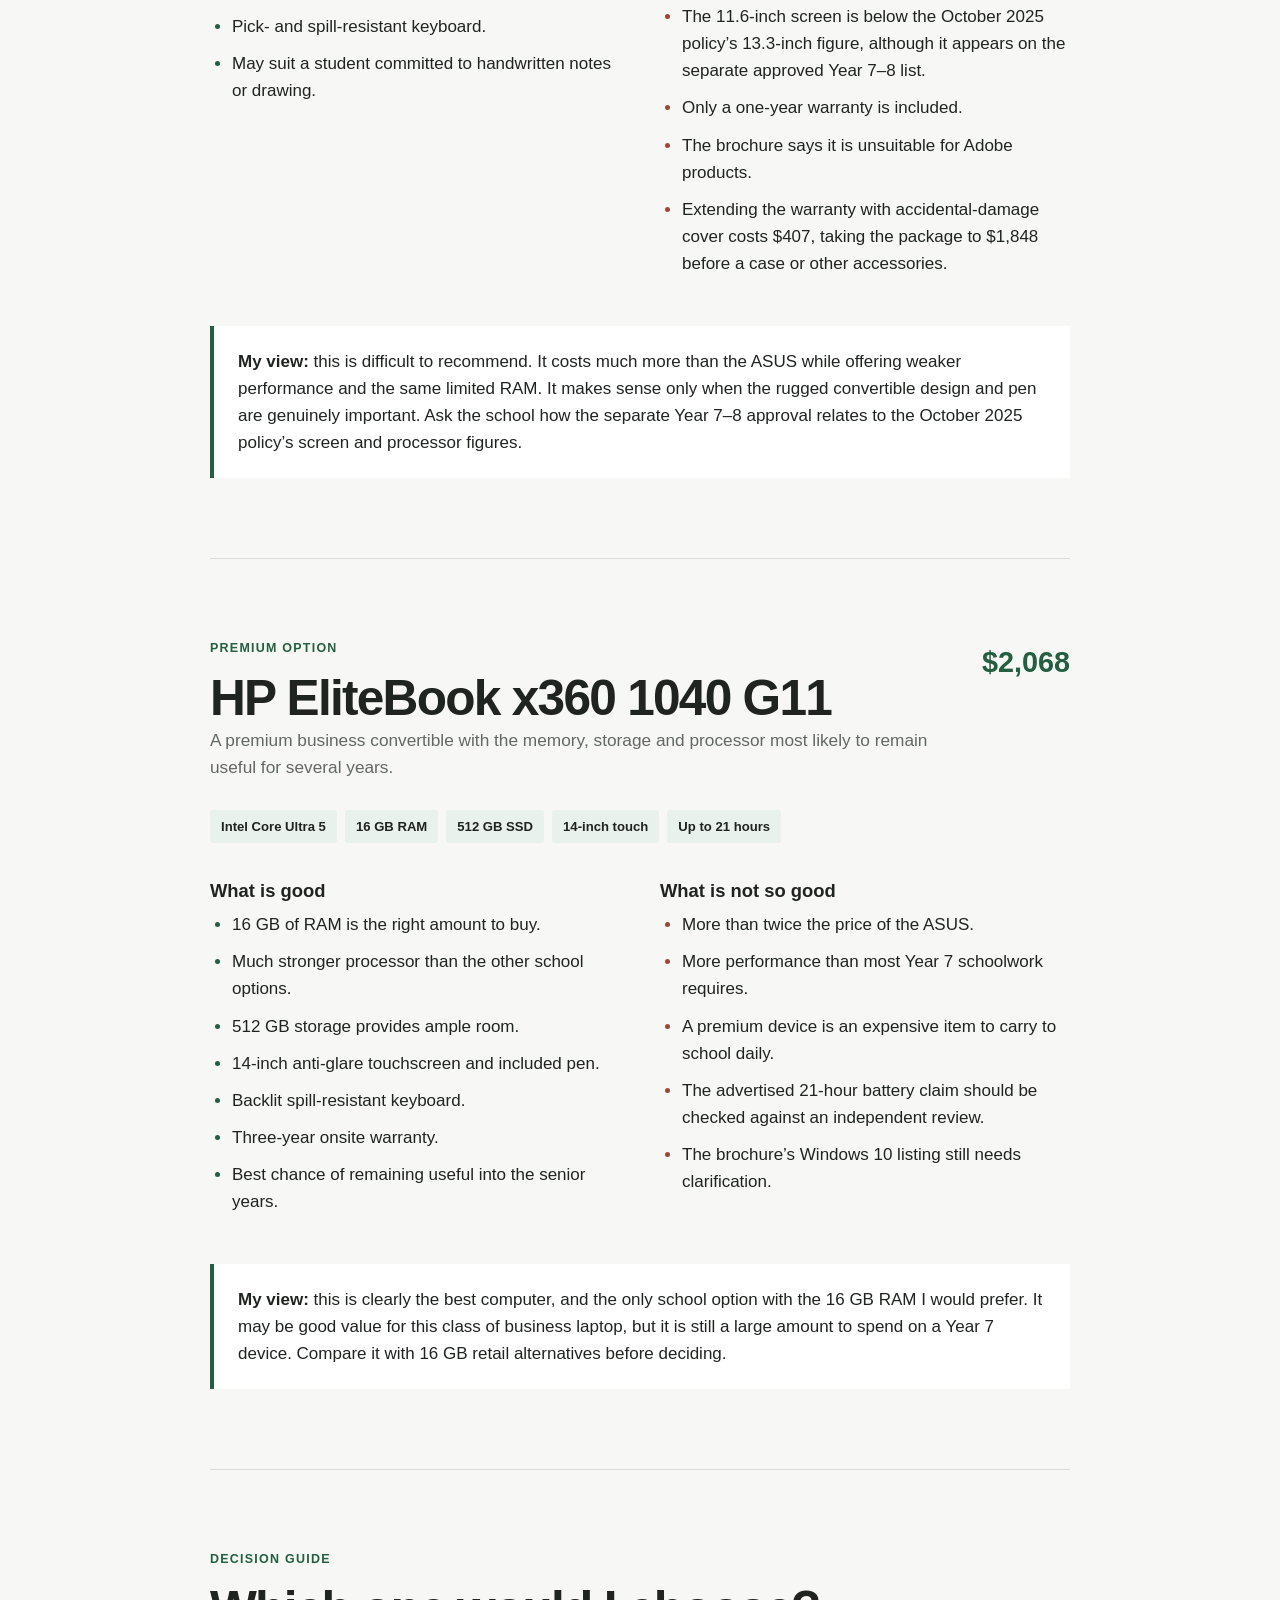
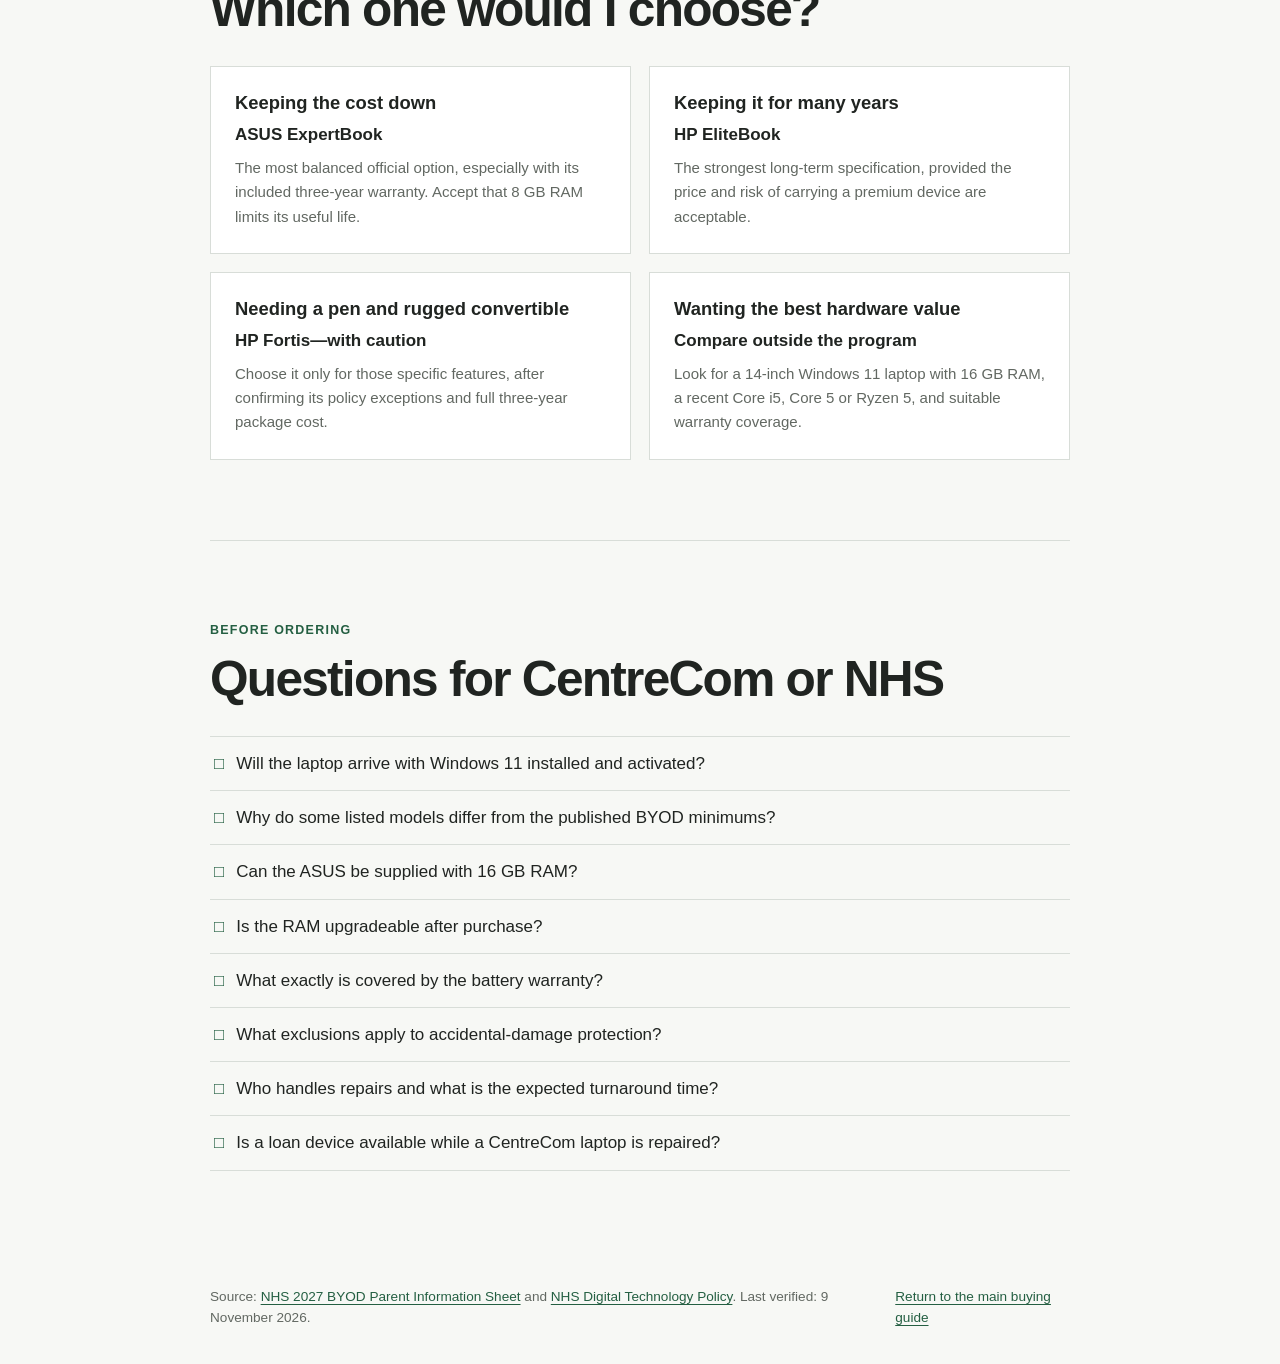
==== commit 65fd57a2: "Clarify policy publication year" ====
--- a/centrecom-options.html
+++ b/centrecom-options.html
@@ -36,7 +36,7 @@
           laptop includes Windows 11.
         </p>
         <p>
-          The October policy specifies a 13.3-inch screen and Core i3-class
+          The October 2025 policy specifies a 13.3-inch screen and Core i3-class
           processor for personal devices. The separate 2027 Year 7–8 handbook
           recommends the CentreCom list, including models that do not match those
           figures. These may be approved exceptions, but NHS has not clearly
@@ -205,7 +205,7 @@
               <li>The Intel N150 is the weakest processor of the three options.</li>
               <li>8 GB of RAM gives little future headroom.</li>
               <li>
-                The 11.6-inch screen is below the October policy’s 13.3-inch
+                The 11.6-inch screen is below the October 2025 policy’s 13.3-inch
                 figure, although it appears on the separate approved Year 7–8 list.
               </li>
               <li>Only a one-year warranty is included.</li>
@@ -223,7 +223,7 @@
           more than the ASUS while offering weaker performance and the same limited
           RAM. It makes sense only when the rugged convertible design and pen are
           genuinely important. Ask the school how the separate Year 7–8 approval
-          relates to the October policy’s screen and processor figures.
+          relates to the October 2025 policy’s screen and processor figures.
         </p>
       </section>
 
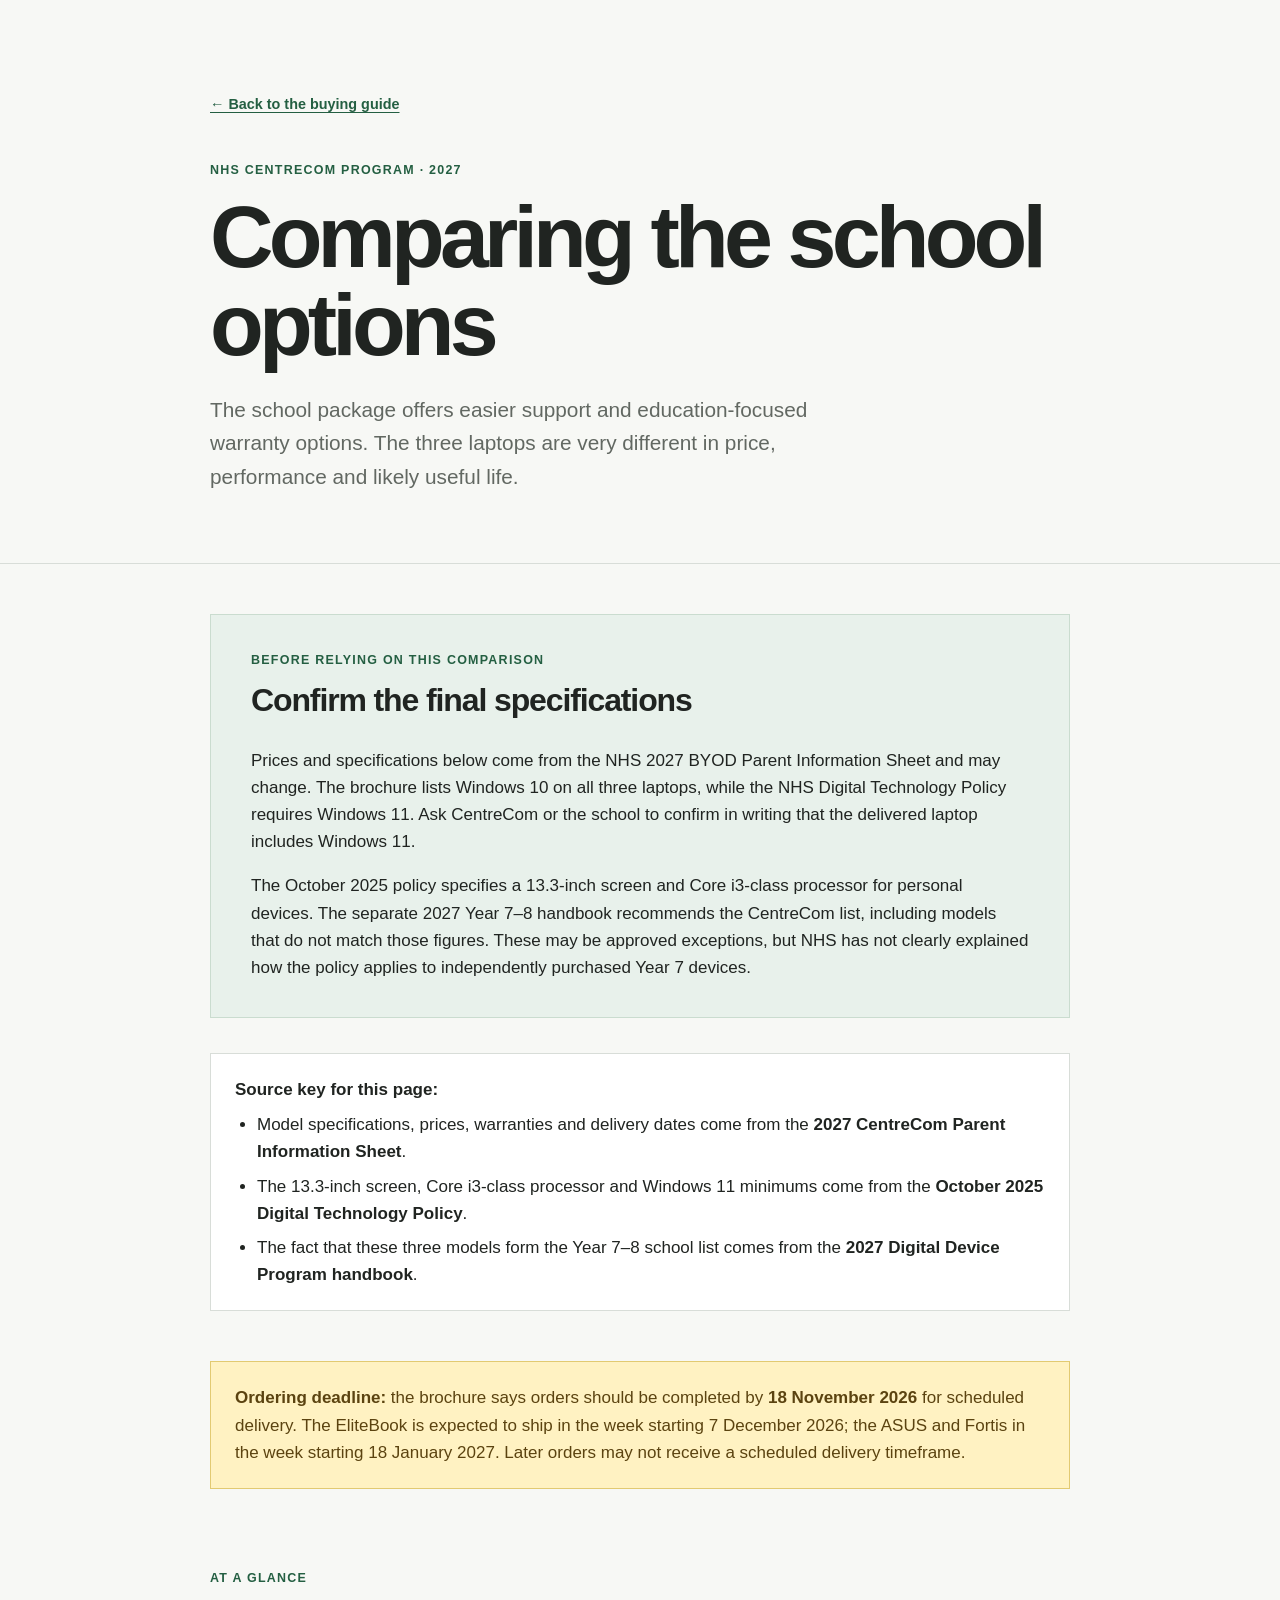
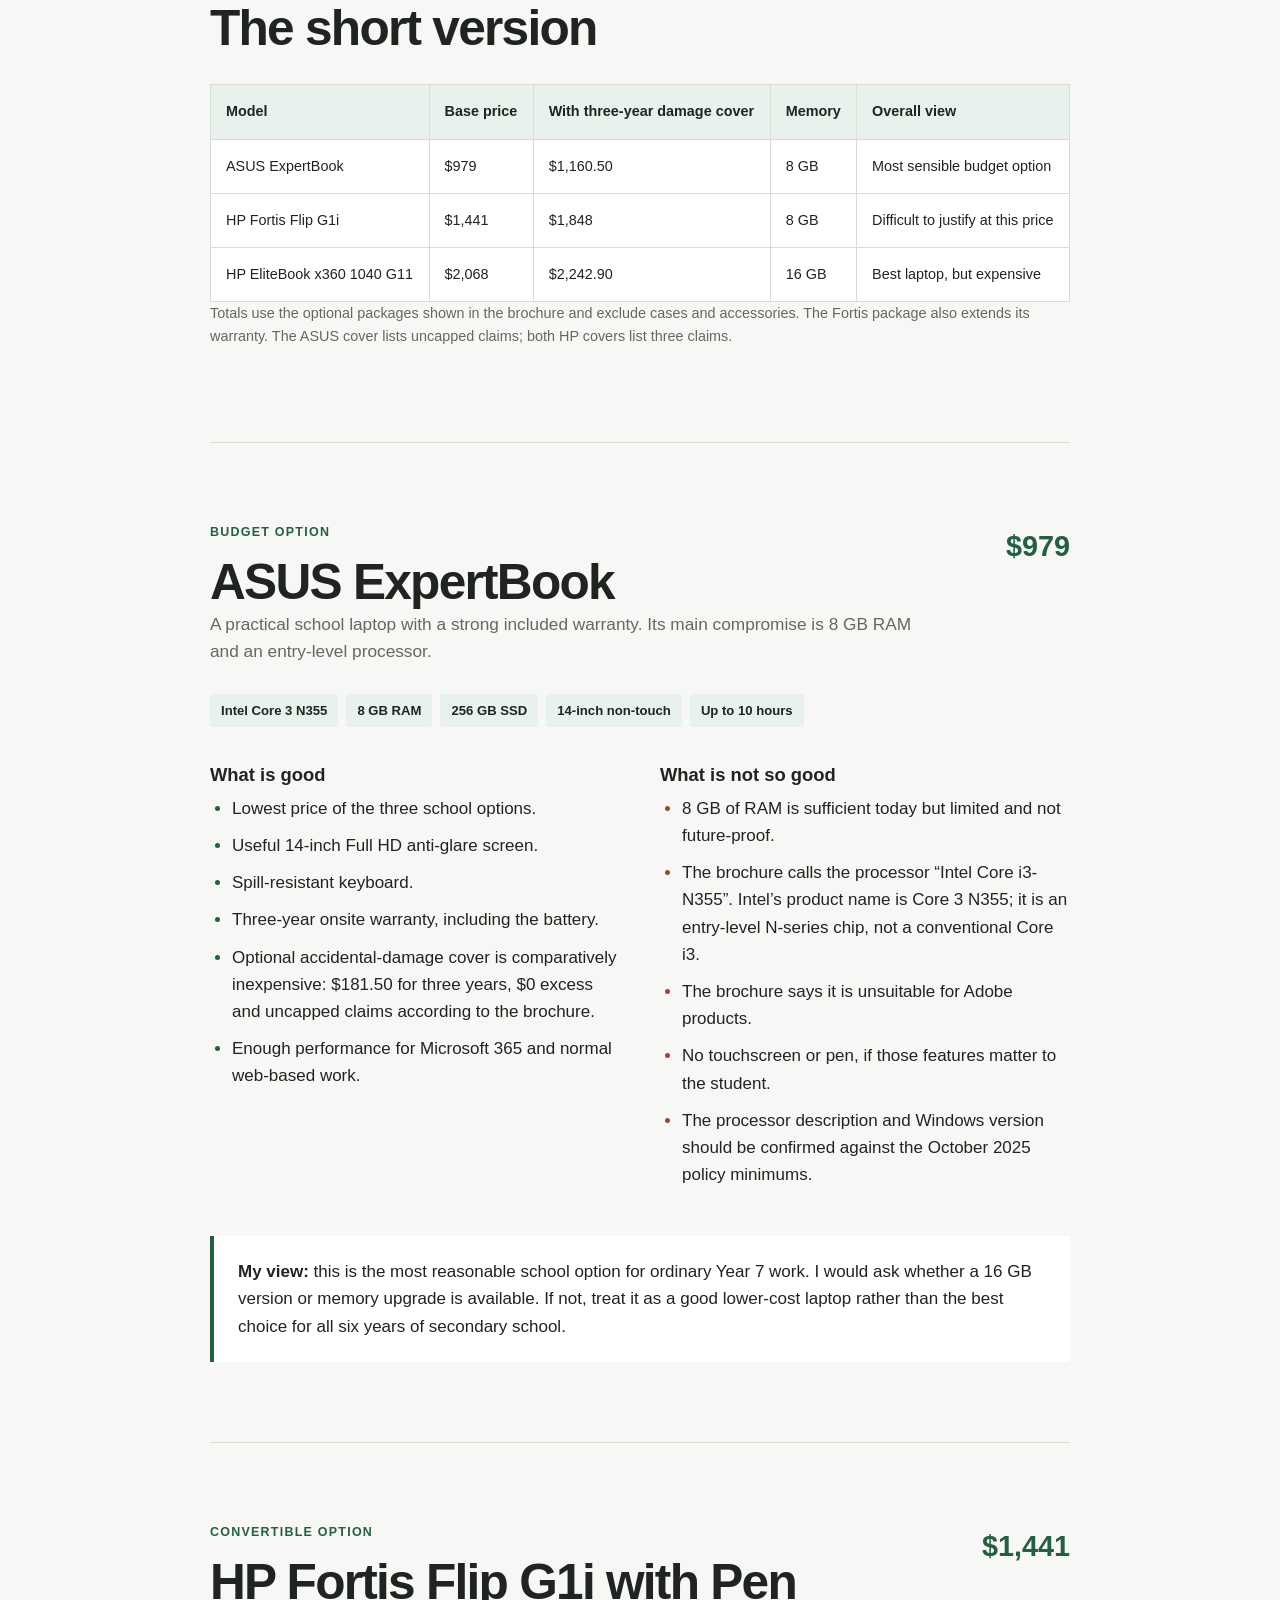
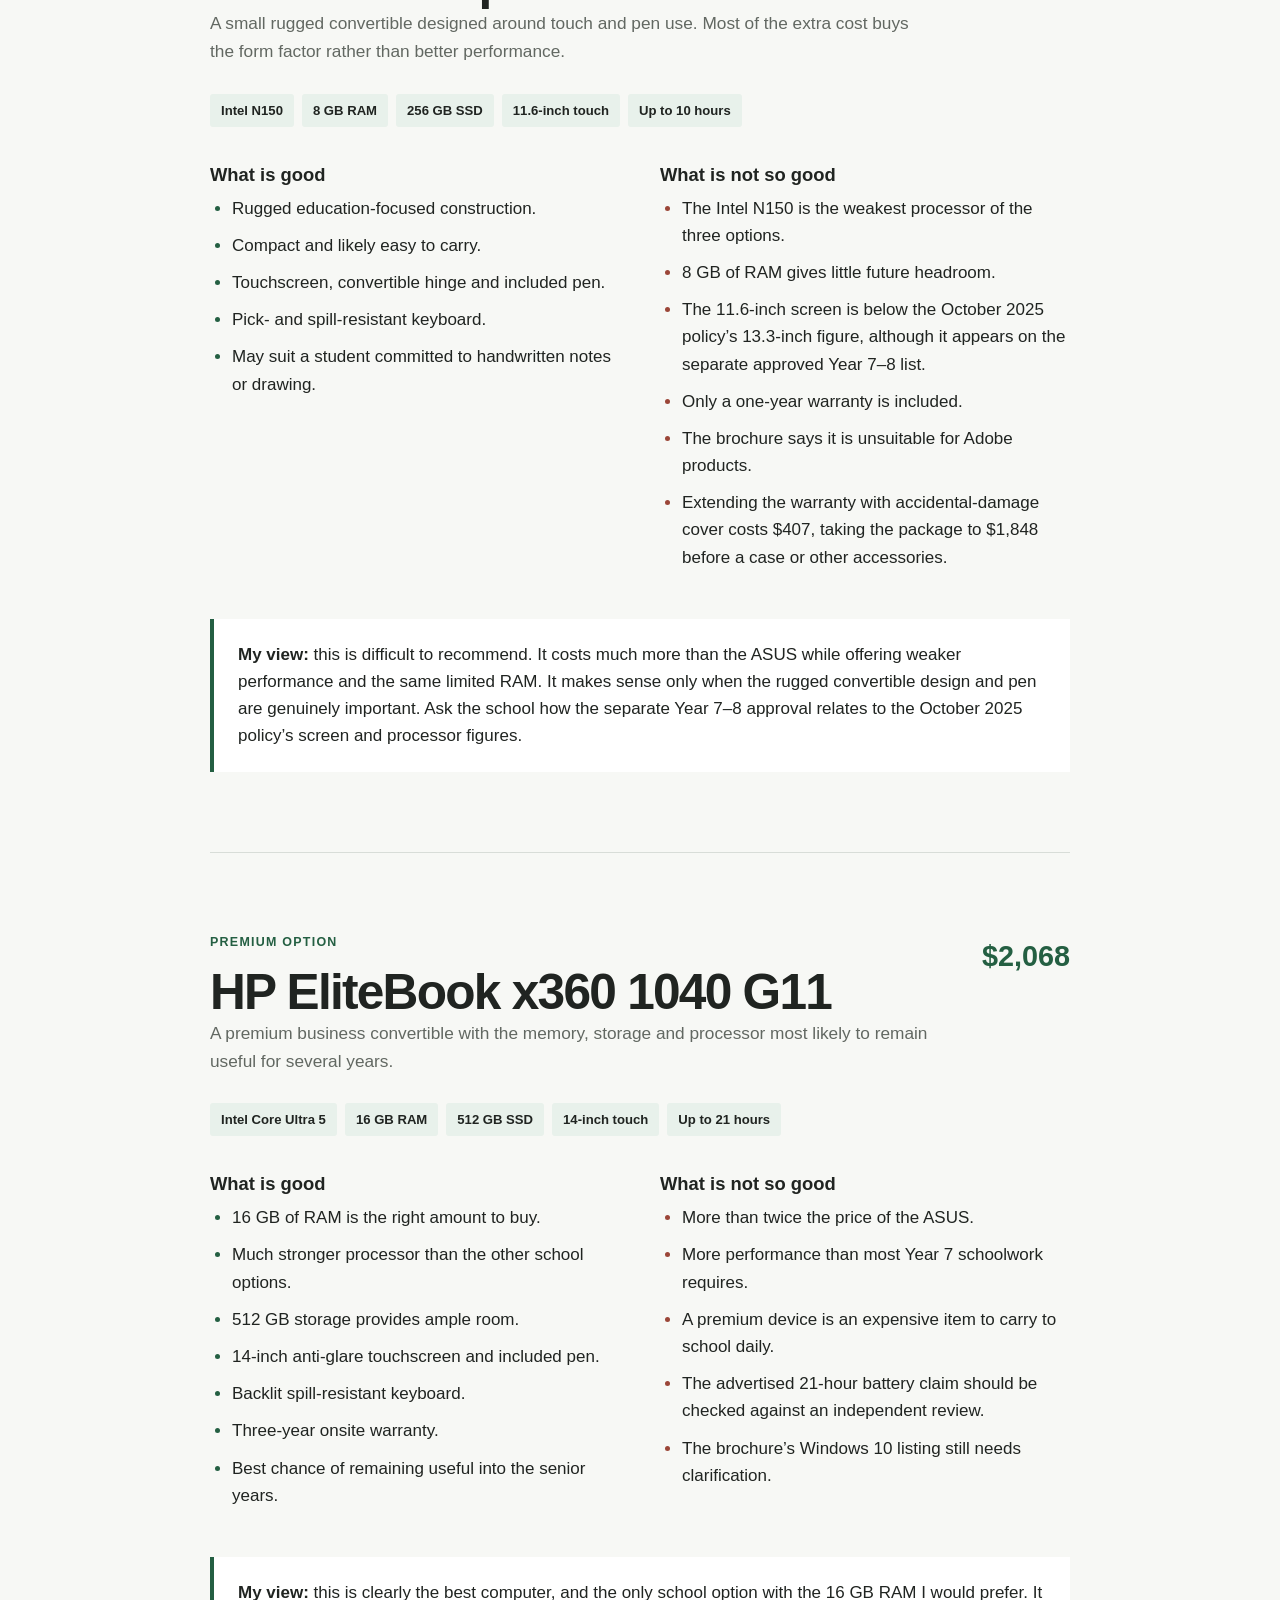
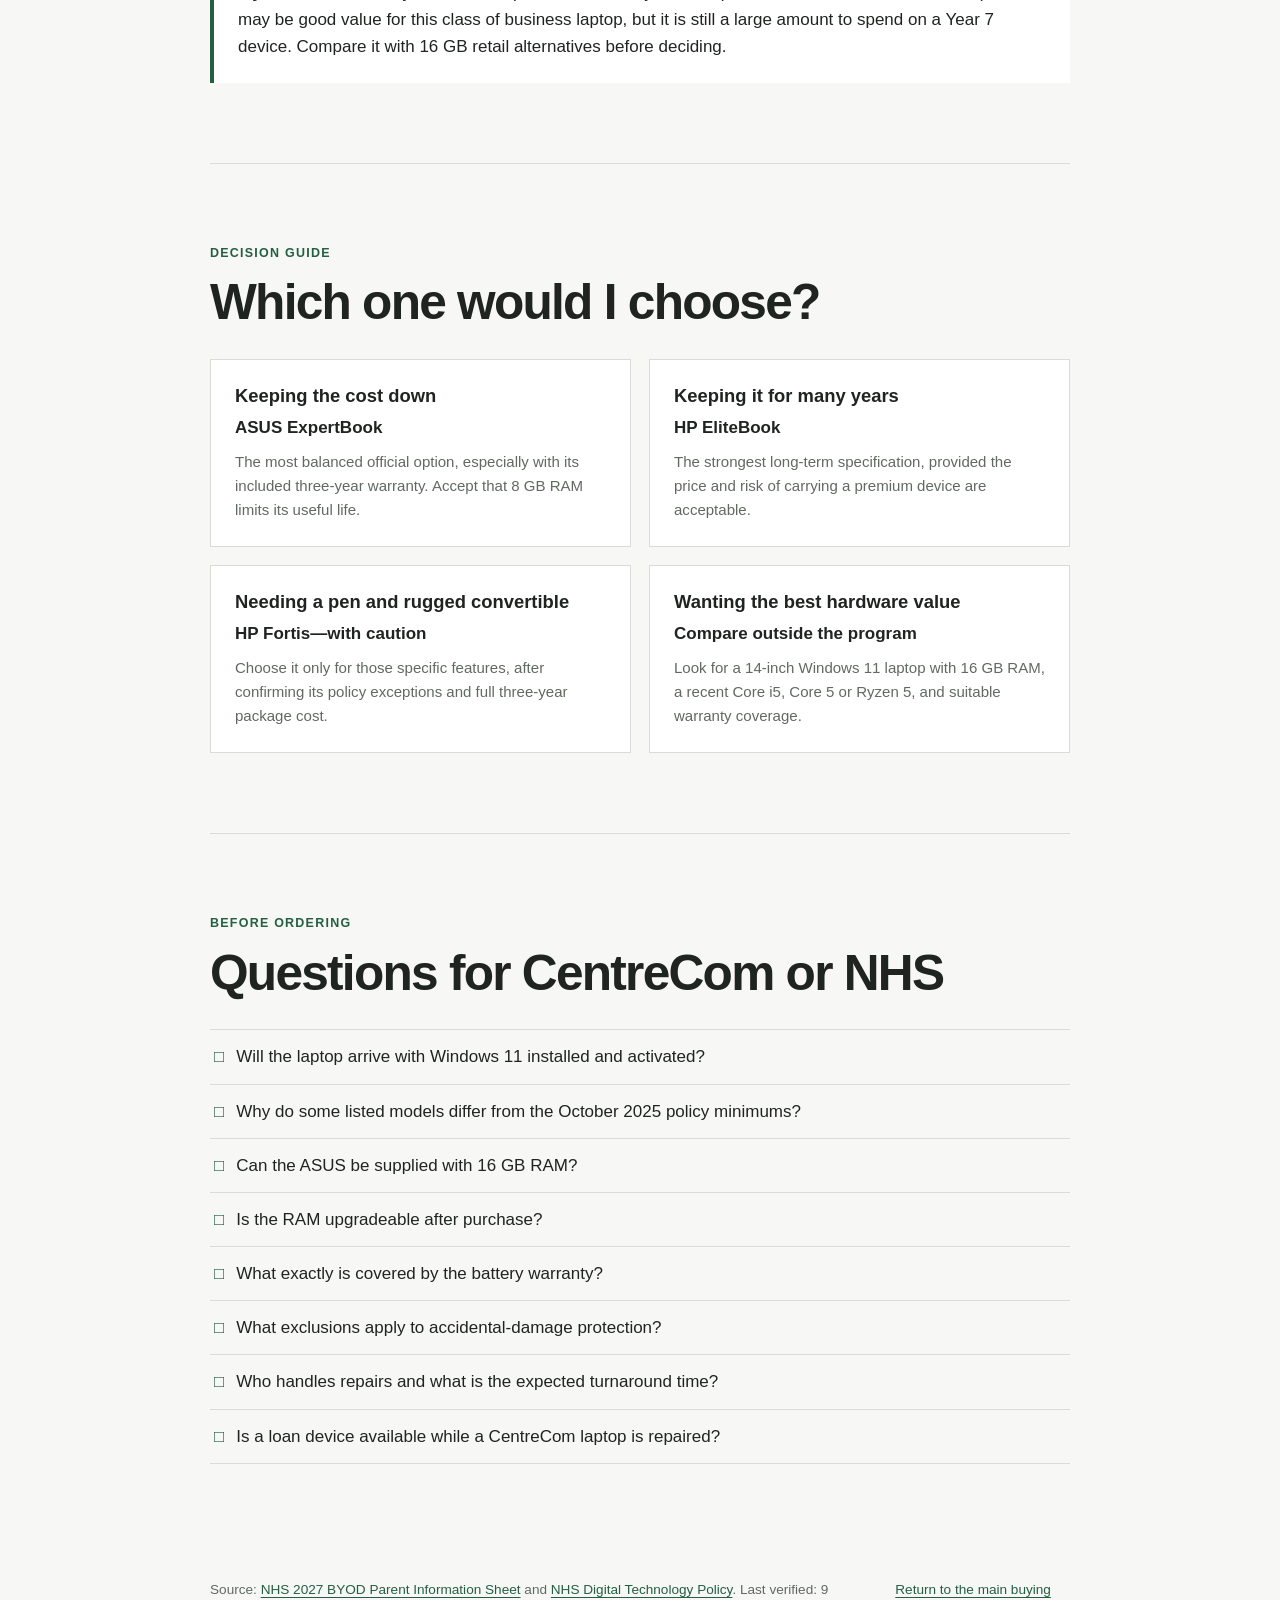
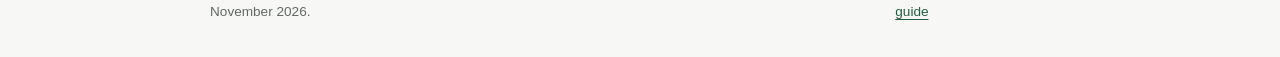
==== commit 1647ea18: "Clarify sources of device minimums" ====
--- a/centrecom-options.html
+++ b/centrecom-options.html
@@ -44,6 +44,24 @@
           devices.
         </p>
       </section>
+
+      <div class="source-key">
+        <p><strong>Source key for this page:</strong></p>
+        <ul>
+          <li>
+            Model specifications, prices, warranties and delivery dates come from
+            the <strong>2027 CentreCom Parent Information Sheet</strong>.
+          </li>
+          <li>
+            The 13.3-inch screen, Core i3-class processor and Windows 11 minimums
+            come from the <strong>October 2025 Digital Technology Policy</strong>.
+          </li>
+          <li>
+            The fact that these three models form the Year 7–8 school list comes
+            from the <strong>2027 Digital Device Program handbook</strong>.
+          </li>
+        </ul>
+      </div>
 
       <aside class="deadline-notice">
         <strong>Ordering deadline:</strong> the brochure says orders should be
@@ -152,7 +170,7 @@
               <li>No touchscreen or pen, if those features matter to the student.</li>
               <li>
                 The processor description and Windows version should be confirmed
-                against the school’s published minimums.
+                against the October 2025 policy minimums.
               </li>
             </ul>
           </div>
@@ -329,7 +347,7 @@
         <h2 id="questions-title">Questions for CentreCom or NHS</h2>
         <ul>
           <li>Will the laptop arrive with Windows 11 installed and activated?</li>
-          <li>Why do some listed models differ from the published BYOD minimums?</li>
+          <li>Why do some listed models differ from the October 2025 policy minimums?</li>
           <li>Can the ASUS be supplied with 16 GB RAM?</li>
           <li>Is the RAM upgradeable after purchase?</li>
           <li>What exactly is covered by the battery warranty?</li>
--- a/styles.css
+++ b/styles.css
@@ -153,6 +153,30 @@
 .warning-notice {
   background: #fff8df;
   border-left-color: #a87916;
+}
+
+.source-table {
+  margin-bottom: 30px;
+}
+
+.source-key {
+  margin-top: 35px;
+  padding: 22px 24px;
+  background: var(--surface);
+  border: 1px solid var(--line);
+}
+
+.source-key p {
+  margin-bottom: 8px;
+}
+
+.source-key ul {
+  margin: 0;
+  padding-left: 22px;
+}
+
+.source-key li + li {
+  margin-top: 7px;
 }
 
 .disclaimer {
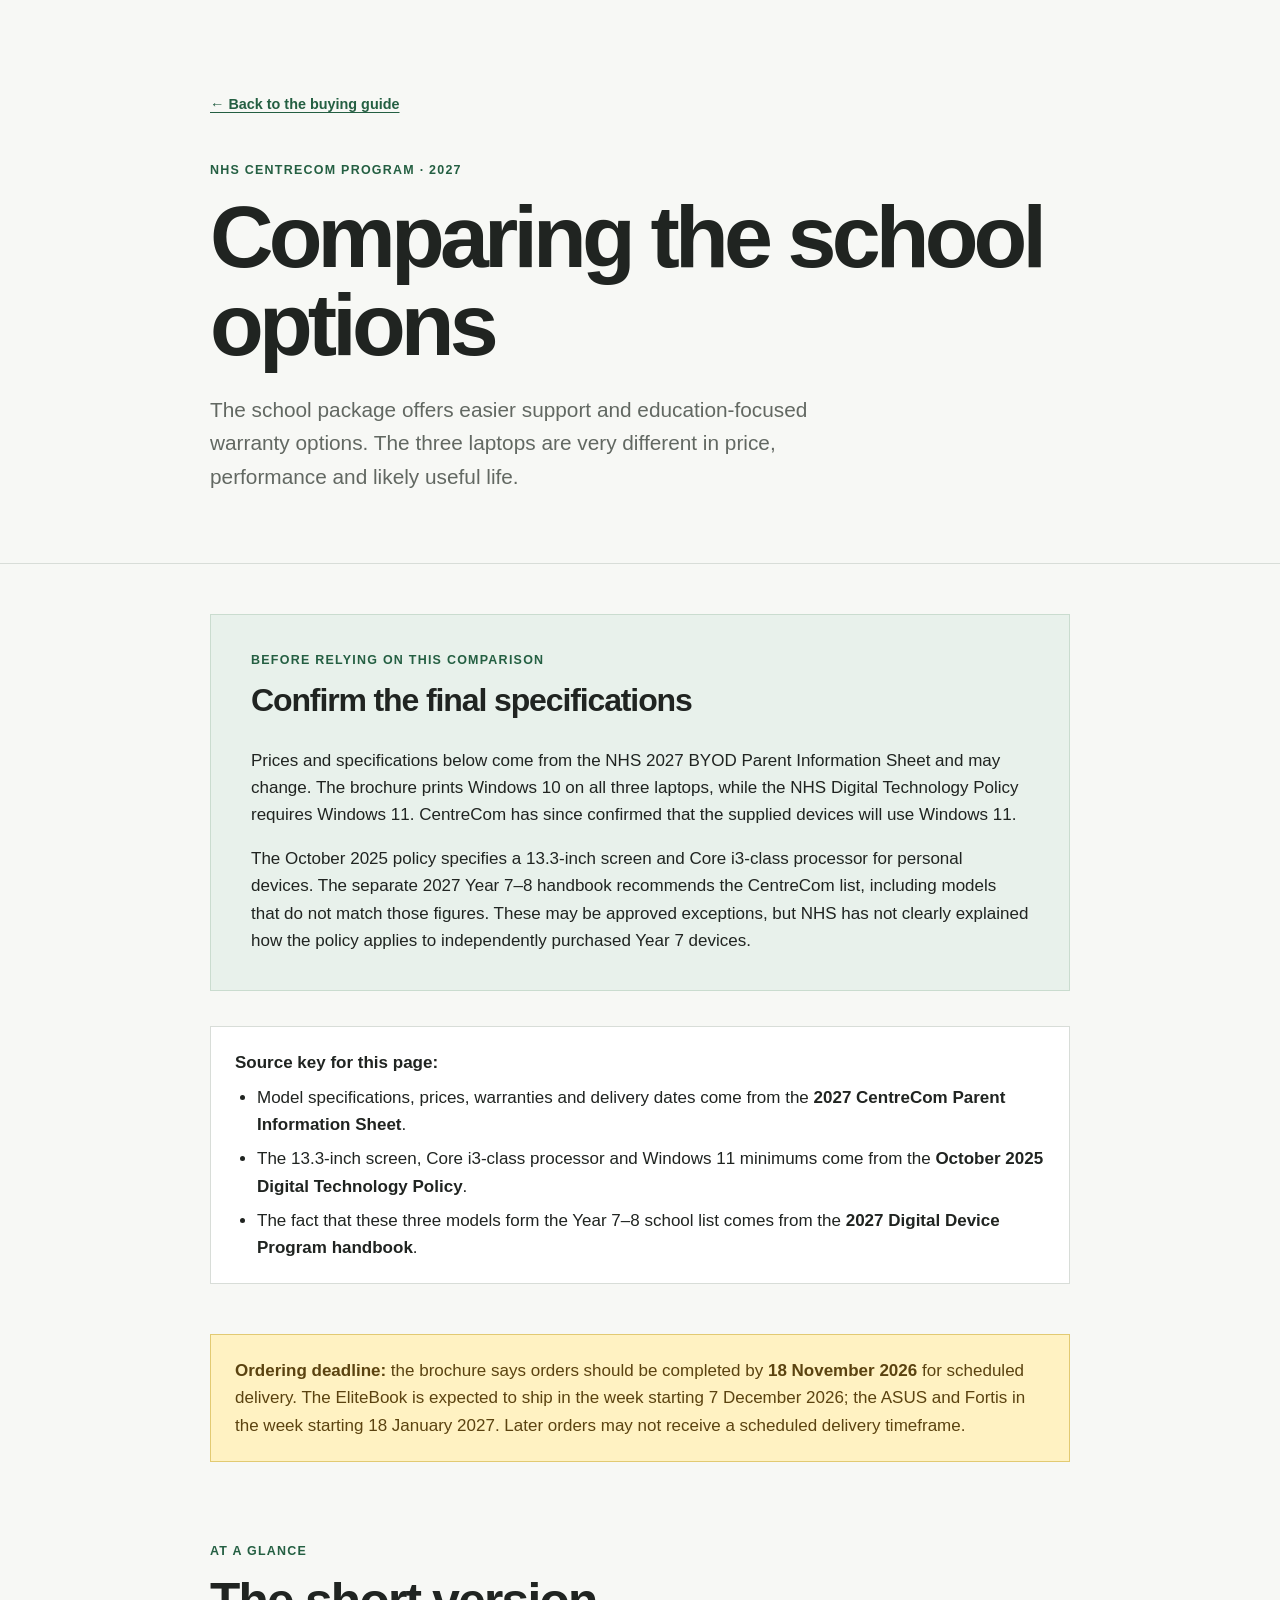
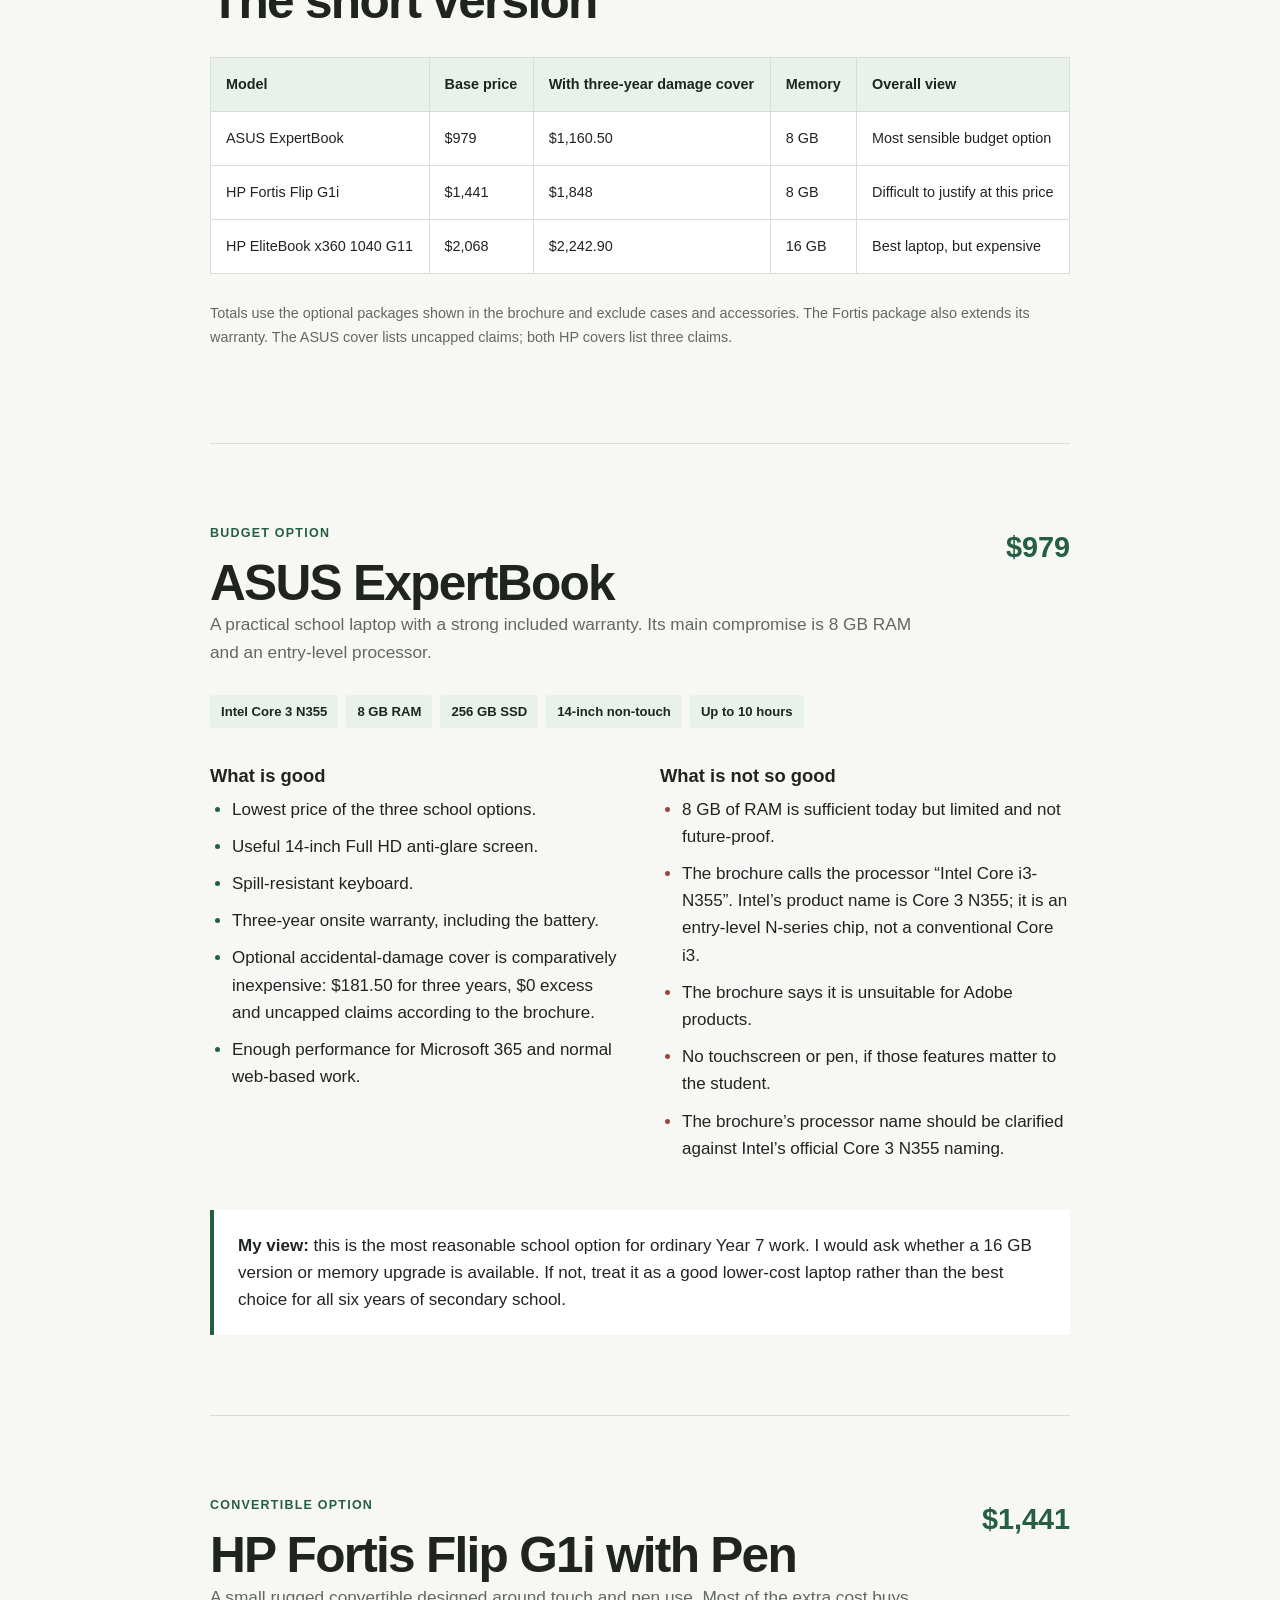
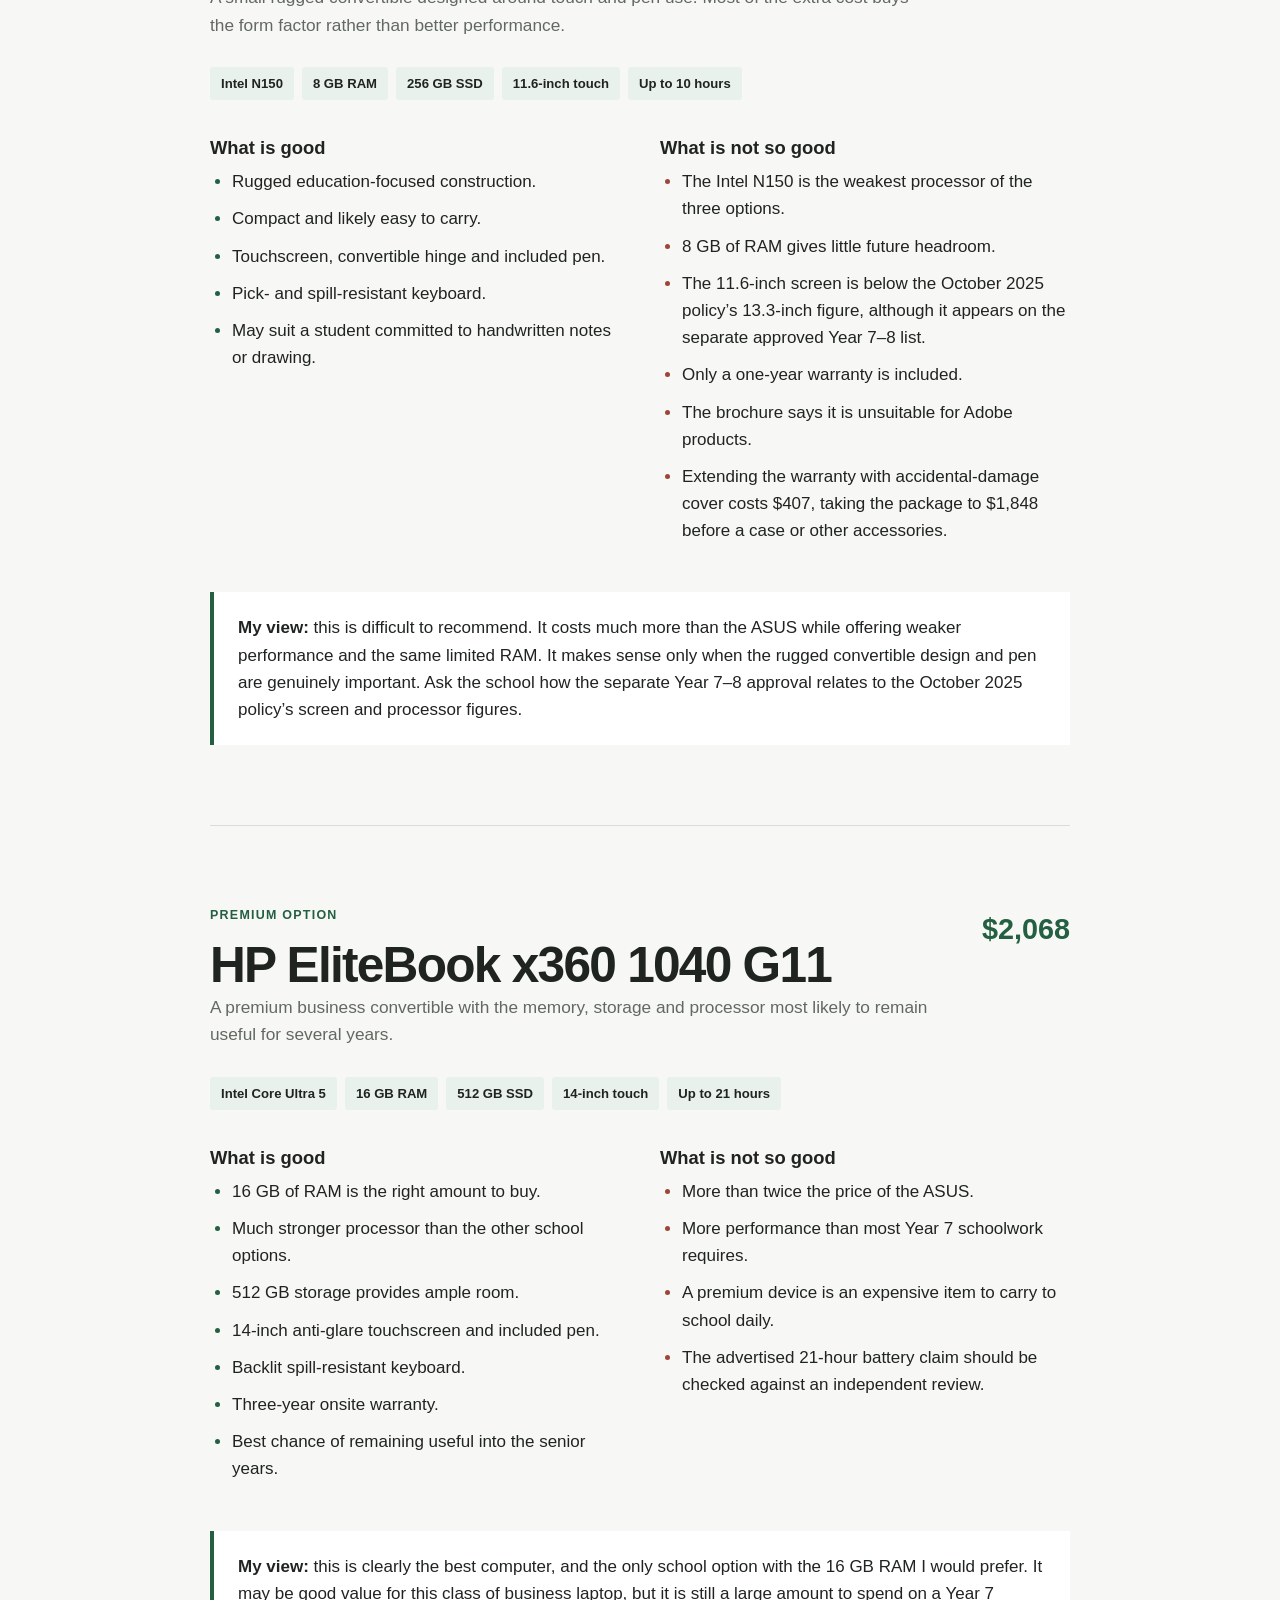
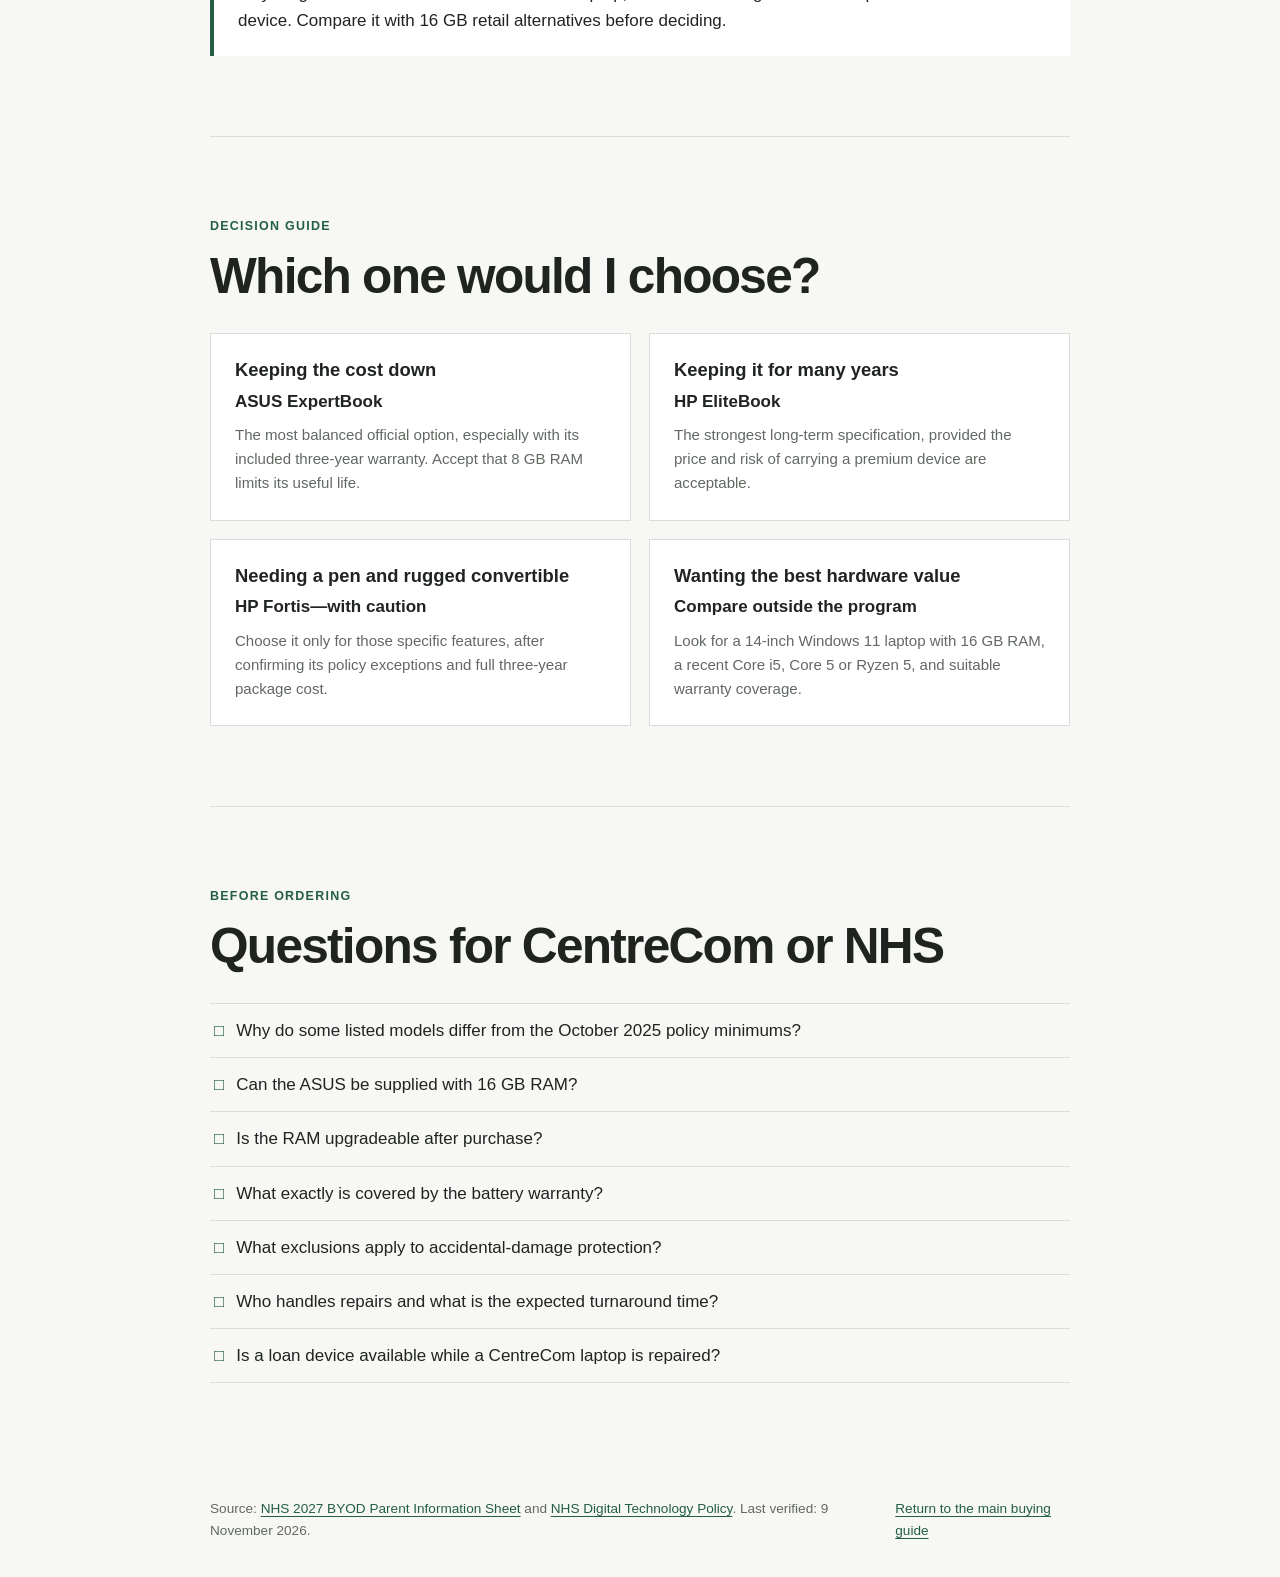
==== commit ea799f0e: "Add CentreCom Windows 11 confirmation" ====
--- a/centrecom-options.html
+++ b/centrecom-options.html
@@ -30,10 +30,10 @@
         <h2 id="comparison-disclaimer">Confirm the final specifications</h2>
         <p>
           Prices and specifications below come from the NHS 2027 BYOD Parent
-          Information Sheet and may change. The brochure lists Windows 10 on all
+          Information Sheet and may change. The brochure prints Windows 10 on all
           three laptops, while the NHS Digital Technology Policy requires Windows
-          11. Ask CentreCom or the school to confirm in writing that the delivered
-          laptop includes Windows 11.
+          11. CentreCom has since confirmed that the supplied devices will use
+          Windows 11.
         </p>
         <p>
           The October 2025 policy specifies a 13.3-inch screen and Core i3-class
@@ -169,8 +169,8 @@
               <li>The brochure says it is unsuitable for Adobe products.</li>
               <li>No touchscreen or pen, if those features matter to the student.</li>
               <li>
-                The processor description and Windows version should be confirmed
-                against the October 2025 policy minimums.
+                The brochure’s processor name should be clarified against Intel’s
+                official Core 3 N355 naming.
               </li>
             </ul>
           </div>
@@ -290,7 +290,6 @@
                 The advertised 21-hour battery claim should be checked against an
                 independent review.
               </li>
-              <li>The brochure’s Windows 10 listing still needs clarification.</li>
             </ul>
           </div>
         </div>
@@ -346,7 +345,6 @@
         <p class="label">Before ordering</p>
         <h2 id="questions-title">Questions for CentreCom or NHS</h2>
         <ul>
-          <li>Will the laptop arrive with Windows 11 installed and activated?</li>
           <li>Why do some listed models differ from the October 2025 policy minimums?</li>
           <li>Can the ASUS be supplied with 16 GB RAM?</li>
           <li>Is the RAM upgradeable after purchase?</li>
--- a/styles.css
+++ b/styles.css
@@ -64,6 +64,11 @@
   line-height: 1.3;
 }
 
+h4 {
+  margin: 24px 0 8px;
+  font-size: 1rem;
+}
+
 a {
   color: var(--accent);
   text-underline-offset: 3px;
@@ -112,6 +117,14 @@
 
 .contents a {
   font-weight: 600;
+}
+
+.related-page {
+  margin: 24px 0 0;
+  padding-top: 18px;
+  color: var(--muted);
+  border-top: 1px solid var(--line);
+  font-size: 0.9rem;
 }
 
 .quick-recommendation {
@@ -184,10 +197,6 @@
   padding: 36px 40px;
   background: var(--accent-light);
   border: 1px solid #cadccf;
-}
-
-main > .disclaimer {
-  border-bottom: 1px solid #cadccf;
 }
 
 .disclaimer h2 {
@@ -394,6 +403,7 @@
 
 .table-wrap {
   overflow-x: auto;
+  margin-bottom: 28px;
 }
 
 table {
